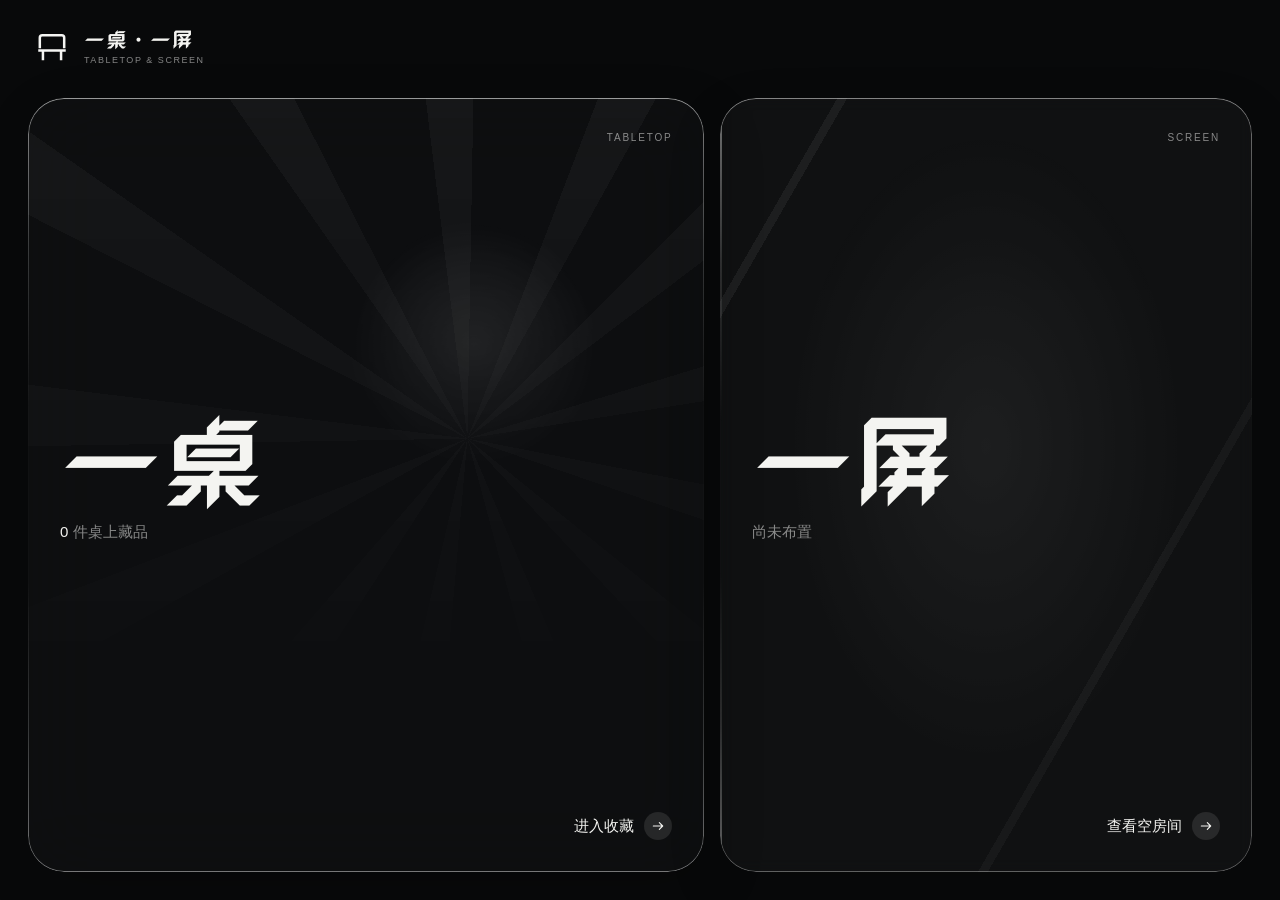
==== index.html @ ceccd821 "Apply approved tabletop and screen brand icon" ====
<!doctype html>
<html lang="zh-CN">
<head>
  <meta charset="utf-8">
  <meta name="viewport" content="width=device-width, initial-scale=1">
  <meta name="theme-color" content="#08090a">
  <title>一桌·一屏 · Tabletop & Screen</title>
  <link rel="icon" type="image/svg+xml" sizes="any" href="assets/favicon.svg">
  <link rel="stylesheet" href="css/styles.css">
</head>
<body class="home-page">
  <!--
  THESIS: A private game collection begins as two illuminated shelves, not a generic product landing page.
  OWN-WORLD: Achromatic liquid glass, complete cover imagery, quiet Chinese display lettering, and depth made by atmosphere.
  STORY: Choose the table now; the screen is visibly reserved for later.
  FIRST VIEWPORT: Project mark floats above two unequal full-height glass portals, with Tabletop as the live primary route.
  FORM: User-pinned liquid-glass collection world; seed key 4799f45e.
  FINISH: unreviewed and undocumented is unfinished; this build ends with the finish review, the verdict, and DESIGN.md
  -->
  <div class="ambient ambient--home" aria-hidden="true"></div>
  <main class="home-shell">
    <header class="home-brand">
      <a class="brand-lockup" href="index.html" aria-label="一桌·一屏首页">
        <img class="brand-mark" src="assets/brand-mark.svg" width="40" height="40" alt="" aria-hidden="true">
        <span><b>一桌·一屏</b><small>Tabletop &amp; Screen</small></span>
      </a>
    </header>
    <section class="portal-grid" aria-label="选择收藏版块">
      <a class="portal portal--table liquid-strong" href="tabletop.html">
        <span class="portal-art portal-art--table" aria-hidden="true"></span>
        <span class="portal-index">TABLETOP</span>
        <span class="portal-copy">
          <strong>一桌</strong>
          <span><b id="homeGameCount">0</b> 件桌上藏品</span>
        </span>
        <span class="portal-action">进入收藏 <svg viewBox="0 0 24 24" aria-hidden="true"><path d="M5 12h14m-5-5 5 5-5 5"/></svg></span>
      </a>
      <a class="portal portal--screen liquid" href="screen.html">
        <span class="portal-art portal-art--screen" aria-hidden="true"></span>
        <span class="portal-index">SCREEN</span>
        <span class="portal-copy">
          <strong>一屏</strong>
          <span>尚未布置</span>
        </span>
        <span class="portal-action">查看空房间 <svg viewBox="0 0 24 24" aria-hidden="true"><path d="M5 12h14m-5-5 5 5-5 5"/></svg></span>
      </a>
    </section>
  </main>
  <div class="wide-window-notice" role="status">请使用宽度至少 1024px 的桌面浏览器打开。</div>
  <script type="module">
    import { loadState } from "./js/storage.js";
    loadState().then((state) => {
      document.getElementById("homeGameCount").textContent = state.games.length;
    });
  </script>
</body>
</html>
---- css/styles.css ----
@font-face {
  font-family: "ZhuoYi";
  src: url("../assets/FZZhuoYTJW_Te.TTF") format("truetype");
  font-display: swap;
}

:root {
  color-scheme: dark;
  --ink: #f4f4f1;
  --ink-2: rgba(244, 244, 241, .74);
  --ink-3: rgba(244, 244, 241, .53);
  --ground: #08090a;
  --panel: rgba(15, 16, 18, .62);
  --glass: rgba(255, 255, 255, .035);
  --glass-heavy: rgba(17, 18, 20, .68);
  --line: rgba(255, 255, 255, .16);
  --danger: #8f3f42;
  --danger-soft: rgba(143, 63, 66, .16);
  --ease: cubic-bezier(.22, 1, .36, 1);
  --brand: "ZhuoYi", "FZShuTi", "STKaiti", serif;
  --body: "Microsoft YaHei UI", "Noto Sans CJK SC", "Microsoft YaHei", sans-serif;
  font-family: var(--body);
  font-synthesis: none;
}

* { box-sizing: border-box; }
html { min-width: 1024px; scroll-behavior: smooth; background: var(--ground); }
body {
  min-width: 1024px;
  min-height: 100vh;
  margin: 0;
  color: var(--ink);
  background: var(--ground);
  font-size: 15px;
  line-height: 1.55;
  overflow-x: hidden;
}
button, input, select, textarea { font: inherit; color: inherit; }
button, a, select, input[type="file"] { -webkit-tap-highlight-color: transparent; }
button, a, select, .file-action { cursor: pointer; }
button { border: 0; }
a { color: inherit; text-decoration: none; }
svg { width: 18px; height: 18px; fill: none; stroke: currentColor; stroke-width: 1.7; stroke-linecap: round; stroke-linejoin: round; }
img { display: block; max-width: 100%; }
h1, h2, h3, p { margin-top: 0; }
h1, h2, h3 { text-wrap: balance; }
:focus-visible { outline: 3px solid rgba(255, 255, 255, .88); outline-offset: 3px; }
::selection { color: #0b0b0c; background: rgba(255, 255, 255, .9); }
.sr-only { position: absolute; width: 1px; height: 1px; padding: 0; margin: -1px; overflow: hidden; clip: rect(0,0,0,0); white-space: nowrap; }
[hidden] { display: none !important; }

.ambient,
.ambient-cover {
  position: fixed;
  inset: 0;
  z-index: -3;
  pointer-events: none;
}
.ambient {
  overflow: hidden;
  background:
    radial-gradient(ellipse 56% 43% at 78% 10%, rgba(255,255,255,.13), transparent 70%),
    radial-gradient(ellipse 43% 36% at 5% 67%, rgba(255,255,255,.09), transparent 72%),
    radial-gradient(ellipse 40% 38% at 67% 95%, rgba(255,255,255,.055), transparent 74%),
    linear-gradient(155deg, #15171a 0%, #08090a 44%, #0c0d0f 100%);
}
.ambient::before,
.ambient::after {
  content: "";
  position: absolute;
  width: 55vw;
  aspect-ratio: 1;
  border-radius: 50%;
  filter: blur(100px);
  opacity: .16;
  animation: ambientDrift 18s var(--ease) infinite alternate;
}
.ambient::before { top: -24vw; right: -6vw; background: white; }
.ambient::after { bottom: -35vw; left: -13vw; background: #92969a; animation-delay: -9s; }
.ambient-cover {
  z-index: -2;
  background-position: center;
  background-size: cover;
  filter: grayscale(1) blur(48px) brightness(.25) contrast(1.08);
  transform: scale(1.12);
  opacity: 0;
  transition: opacity .48s var(--ease), transform .7s var(--ease);
}
.ambient-cover.is-visible { opacity: .72; transform: scale(1.07); }
.ambient--screen { background: radial-gradient(circle at 50% 45%, #24272b 0, #0d0f11 33%, #08090a 72%); }
.ambient--home { background: radial-gradient(ellipse 62% 70% at 30% 20%, #282b2f 0, #0f1113 42%, #08090a 78%); }

@keyframes ambientDrift {
  to { transform: translate3d(4vw, 3vw, 0) scale(1.08); }
}

.liquid,
.liquid-strong {
  position: relative;
  overflow: hidden;
  background: var(--glass);
  background-blend-mode: luminosity;
  backdrop-filter: blur(8px) saturate(.75);
  box-shadow: inset 0 1px 1px rgba(255,255,255,.11), 0 20px 55px rgba(0,0,0,.14);
}
.liquid-strong {
  background: var(--glass-heavy);
  backdrop-filter: blur(38px) saturate(.72);
  box-shadow: 8px 18px 54px rgba(0,0,0,.18), inset 0 1px 1px rgba(255,255,255,.16);
}
.liquid::before,
.liquid-strong::before {
  content: "";
  position: absolute;
  z-index: 1;
  inset: 0;
  padding: 1.2px;
  border-radius: inherit;
  pointer-events: none;
  background: linear-gradient(180deg, rgba(255,255,255,.43), rgba(255,255,255,.13) 21%, transparent 42%, transparent 61%, rgba(255,255,255,.12) 81%, rgba(255,255,255,.34));
  mask: linear-gradient(#000 0 0) content-box, linear-gradient(#000 0 0);
  mask-composite: exclude;
}
.liquid-strong::before { background: linear-gradient(180deg, rgba(255,255,255,.5), rgba(255,255,255,.18) 19%, transparent 40%, transparent 62%, rgba(255,255,255,.17) 82%, rgba(255,255,255,.44)); }
.liquid > *,
.liquid-strong > * { position: relative; z-index: 2; }

.brand-lockup { display: inline-flex; align-items: center; gap: 12px; min-width: 190px; }
.brand-lockup > span:last-child { display: grid; }
.brand-lockup b { font-family: var(--brand); font-size: 21px; font-weight: 500; line-height: 1.05; letter-spacing: .05em; }
.brand-lockup small { margin-top: 4px; color: var(--ink-3); font-size: 9px; letter-spacing: .17em; text-transform: uppercase; }
.brand-mark { display: block; width: 40px; height: 40px; flex: 0 0 40px; object-fit: contain; }

.app-nav {
  position: sticky;
  z-index: 80;
  top: 20px;
  width: calc(100% - 48px);
  height: 68px;
  margin: 20px 24px 0;
  padding: 0 14px 0 20px;
  border-radius: 24px;
  display: grid;
  grid-template-columns: 1fr auto 1fr;
  align-items: center;
}
.section-nav { display: flex; gap: 4px; padding: 4px; border-radius: 999px; background: rgba(255,255,255,.055); }
.section-nav a { min-width: 66px; padding: 8px 14px; border-radius: 999px; color: var(--ink-3); text-align: center; transition: background .2s, color .2s; }
.section-nav a:hover { color: var(--ink); }
.section-nav a.is-active { color: #111214; background: rgba(255,255,255,.9); }
.nav-actions { justify-self: end; display: flex; align-items: center; gap: 8px; }
.icon-text-button,
.toolbar-button,
.square-button,
.ghost-button,
.secondary-button,
.primary-button,
.danger-button,
.mode-switch button {
  min-height: 44px;
  border-radius: 999px;
  display: inline-flex;
  align-items: center;
  justify-content: center;
  gap: 8px;
  padding: 0 15px;
  color: var(--ink-2);
  background: rgba(255,255,255,.065);
  box-shadow: inset 0 1px rgba(255,255,255,.1);
  transition: transform .2s var(--ease), background .2s, color .2s, opacity .2s;
}
.icon-text-button:hover,
.toolbar-button:hover,
.square-button:hover,
.ghost-button:hover,
.secondary-button:hover { color: var(--ink); background: rgba(255,255,255,.11); transform: translateY(-1px); }
.square-button { width: 44px; padding: 0; flex: 0 0 44px; }
.primary-button { color: #111214; background: rgba(255,255,255,.91); font-weight: 600; }
.primary-button:hover { background: white; transform: translateY(-1px); }
.danger-button { color: #fff; background: var(--danger); }
.danger-button:hover { background: #a34a4e; }
.mode-switch { display: flex; padding: 4px; border-radius: 999px; background: rgba(0,0,0,.22); }
.mode-switch button { min-height: 36px; padding: 0 13px; color: var(--ink-3); background: transparent; box-shadow: none; }
.mode-switch button.is-active { color: #111214; background: rgba(255,255,255,.91); }
.edit-only[hidden] { display: none; }

.collection-shell { width: min(1800px, calc(100% - 48px)); margin: 0 auto; padding: 54px 0 100px; }
.collection-intro { display: flex; justify-content: space-between; align-items: flex-end; padding: 0 8px 24px; }
.collection-intro h1 { margin-bottom: 2px; font-family: var(--brand); font-size: clamp(54px, 5vw, 78px); font-weight: 500; line-height: .95; letter-spacing: -.02em; }
.collection-intro p { margin: 0; color: var(--ink-3); font-variant-numeric: tabular-nums; }
.view-toolbar {
  position: sticky;
  z-index: 60;
  top: 100px;
  min-height: 64px;
  padding: 10px;
  border-radius: 22px;
  display: flex;
  align-items: center;
  gap: 8px;
}
.search-field { flex: 1 1 380px; min-width: 260px; height: 44px; display: flex; align-items: center; gap: 10px; padding: 0 13px; border-radius: 14px; background: rgba(0,0,0,.22); }
.search-field svg { color: var(--ink-3); }
.search-field input { width: 100%; border: 0; outline: 0; color: var(--ink); background: transparent; }
.search-field input::placeholder { color: rgba(244,244,241,.48); }
.compact-field { height: 44px; min-width: 150px; padding: 0 8px 0 13px; display: flex; align-items: center; gap: 7px; border-radius: 14px; background: rgba(0,0,0,.2); }
.compact-field span { color: var(--ink-3); font-size: 12px; white-space: nowrap; }
.compact-field select { min-width: 100px; border: 0; outline: 0; color: var(--ink); background: #191a1c; }
.count-dot { min-width: 20px; height: 20px; padding: 0 5px; display: inline-grid; place-items: center; border-radius: 999px; color: #111; background: #f1f1ee; font-size: 11px; font-variant-numeric: tabular-nums; }
.active-filters { min-height: 18px; margin: 12px 4px 16px; display: flex; flex-wrap: wrap; gap: 8px; }
.filter-chip { min-height: 34px; padding: 0 10px; display: inline-flex; align-items: center; gap: 7px; border-radius: 999px; color: var(--ink-2); background: rgba(255,255,255,.065); }
.filter-chip button { width: 24px; height: 24px; padding: 0; color: var(--ink-3); background: transparent; }

.collection { display: grid; gap: 48px; }
.group { scroll-margin-top: 178px; }
.group-head { min-height: 48px; padding: 0 6px 12px; display: flex; align-items: center; justify-content: space-between; }
.group-title { display: flex; align-items: baseline; gap: 10px; }
.group-title h2 { margin: 0; font-family: var(--brand); font-size: 30px; font-weight: 500; letter-spacing: .025em; }
.group-title span { color: var(--ink-3); font-size: 12px; font-variant-numeric: tabular-nums; }
.group-toggle { width: 40px; height: 40px; border-radius: 50%; color: var(--ink-3); background: rgba(255,255,255,.045); transition: transform .25s var(--ease), color .2s, background .2s; }
.group-toggle:hover { color: var(--ink); background: rgba(255,255,255,.09); }
.group.is-collapsed .group-toggle { transform: rotate(-90deg); }
.game-grid { display: grid; grid-template-columns: repeat(auto-fill, minmax(230px, 1fr)); gap: 18px; align-items: stretch; }
.group.is-collapsed .game-grid { display: none; }

.game-card {
  position: relative;
  min-width: 0;
  border-radius: 24px;
  overflow: hidden;
  color: var(--ink);
  background: rgba(15,16,18,.44);
  box-shadow: 0 16px 45px rgba(0,0,0,.22), inset 0 1px rgba(255,255,255,.13);
  isolation: isolate;
  transition: transform .24s var(--ease), box-shadow .24s, opacity .2s;
}
.game-card::before {
  content: "";
  position: absolute;
  z-index: 4;
  inset: 0;
  padding: 1px;
  border-radius: inherit;
  pointer-events: none;
  background: linear-gradient(180deg, rgba(255,255,255,.4), rgba(255,255,255,.1) 22%, transparent 48%, rgba(255,255,255,.14));
  mask: linear-gradient(#000 0 0) content-box, linear-gradient(#000 0 0);
  mask-composite: exclude;
}
.game-card:hover { transform: translateY(-5px); box-shadow: 0 26px 58px rgba(0,0,0,.32), inset 0 1px rgba(255,255,255,.19); }
.game-card__button { display: grid; grid-template-rows: auto 1fr; width: 100%; height: 100%; padding: 0; color: inherit; text-align: left; background: transparent; }
.cover-frame { position: relative; aspect-ratio: 4 / 4.6; overflow: hidden; background: #151618; }
.cover-frame__blur { position: absolute; inset: -18px; background-position: center; background-size: cover; filter: blur(24px) brightness(.48) saturate(.88); transform: scale(1.12); opacity: .84; }
.cover-frame__image { position: absolute; inset: 0; width: 100%; height: 100%; padding: 13px; object-fit: contain; filter: drop-shadow(0 14px 22px rgba(0,0,0,.4)); }
.cover-placeholder { position: absolute; inset: 0; display: grid; place-items: center; color: var(--ink-3); background: radial-gradient(circle at 50% 40%, #2b2d30, #131416 64%); }
.cover-placeholder svg { width: 44px; height: 44px; stroke-width: 1; }
.game-card__body { position: relative; z-index: 3; height: 230px; margin-top: -12px; padding: 18px 16px; border-radius: 18px 18px 0 0; display: grid; grid-template-rows: 52px 40px 24px 54px; gap: 8px; text-align: left; background: rgba(17,18,20,.84); backdrop-filter: blur(20px); box-shadow: inset 0 1px rgba(255,255,255,.16); }
.game-card__title { margin: 0; align-self: center; display: -webkit-box; overflow: hidden; font-family: var(--brand); font-size: 22px; font-weight: 500; line-height: 1.16; overflow-wrap: anywhere; -webkit-box-orient: vertical; -webkit-line-clamp: 2; }
.game-card__title.is-long { font-size: 18px; line-height: 1.2; }
.game-card__title.is-very-long { font-size: 13px; line-height: 1.2; -webkit-line-clamp: 3; }
.rating-pair { display: grid; grid-template-columns: repeat(2, minmax(0, 1fr)); align-items: center; gap: 12px; }
.rating-pair--empty { visibility: hidden; }
.rating-readout { display: flex; align-items: center; justify-content: flex-start; gap: 7px; min-width: 0; color: var(--ink); font-variant-numeric: tabular-nums; }
.rating-gauge { position: relative; display: grid; place-items: center; width: 36px; height: 36px; flex: 0 0 36px; }
.rating-gauge .rating-dial { position: absolute; inset: 0; width: 100%; height: 100%; fill: none; stroke-width: 4; stroke-linecap: round; }
.rating-track { stroke: rgba(255,255,255,.16); }
.rating-fill { stroke: var(--ink); }
.rating-icon { display: grid; place-items: center; width: 20px; height: 20px; color: var(--ink); }
.rating-icon svg { display: block; width: 20px; height: 20px; stroke-width: 2.4; stroke-linecap: round; stroke-linejoin: round; }
.rating-number { min-width: 4.2ch; font-size: 20px; font-weight: 700; line-height: 1; text-align: left; letter-spacing: -.025em; }
.rating-readout.is-empty .rating-number, .rating-readout.is-empty .rating-icon { color: var(--ink-3); }
.card-status { display: grid; grid-template-columns: repeat(2, minmax(0, 1fr)); align-items: center; gap: 12px; }
.card-status span { height: 24px; display: inline-flex; align-items: center; justify-content: flex-start; gap: 6px; color: var(--ink-2); font-size: 11px; font-weight: 600; line-height: 1; white-space: nowrap; }
.card-status svg { width: 14px; height: 14px; stroke-width: 2.2; flex: 0 0 14px; }
.game-tags { min-height: 25px; margin-top: 13px; display: flex; flex-wrap: wrap; align-items: flex-start; gap: 5px; }
.game-tags--card { height: 54px; margin-top: 0; display: grid; grid-template-rows: 24px 24px; gap: 6px; }
.card-school, .card-mechanisms { min-width: 0; display: flex; align-items: center; gap: 4px; }
.card-mechanisms .game-tag { min-width: 0; overflow: hidden; white-space: nowrap; text-overflow: ellipsis; display: block; line-height: 24px; text-align: center; padding: 0 6px; }
.game-tag { min-height: 24px; padding: 0 8px; border-radius: 999px; display: inline-flex; align-items: center; justify-content: center; color: var(--ink-2); background: rgba(255,255,255,.075); font-size: 10px; font-weight: 600; line-height: 1; }
.game-tag--school { color: #111214; background: rgba(255,255,255,.82); }

.game-stage {
  grid-column: 1 / -1;
  position: relative;
  scroll-margin-top: 176px;
  border-radius: 34px;
  padding: 18px;
  background: rgba(13,14,16,.7);
  backdrop-filter: blur(38px) saturate(.72);
  box-shadow: 0 34px 90px rgba(0,0,0,.38), inset 0 1px rgba(255,255,255,.18);
  overflow: hidden;
  animation: stageEnter .48s var(--ease) both;
}
.game-stage::before { content: ""; position: absolute; inset: 0; padding: 1.3px; border-radius: inherit; pointer-events: none; background: linear-gradient(150deg, rgba(255,255,255,.52), rgba(255,255,255,.1) 28%, transparent 53%, rgba(255,255,255,.22)); mask: linear-gradient(#000 0 0) content-box, linear-gradient(#000 0 0); mask-composite: exclude; }
.stage-grid { position: relative; z-index: 2; display: grid; grid-template-columns: minmax(320px, 38%) 1fr; gap: 24px; }
.stage-cover { min-height: 560px; border-radius: 24px; overflow: hidden; }
.stage-cover .cover-frame { height: 100%; aspect-ratio: auto; border-radius: inherit; }
.stage-cover .cover-frame__image { padding: 24px; }
.stage-content { min-width: 0; padding: 16px 16px 6px 0; display: flex; flex-direction: column; }
.stage-head { display: flex; justify-content: space-between; gap: 20px; align-items: flex-start; }
.stage-title h2 { margin-bottom: 4px; font-family: var(--brand); font-size: clamp(38px, 4vw, 64px); font-weight: 500; line-height: 1; letter-spacing: -.025em; }
.stage-title p { margin: 0; color: var(--ink-3); }
.stage-actions { display: flex; gap: 8px; }
.stage-rating { margin: 26px 0; display: flex; gap: 20px; }
.stage-rating .rating-readout { gap: 10px; }
.stage-rating .rating-gauge { width: 46px; height: 46px; flex-basis: 46px; }
.stage-rating .rating-number { font-size: 26px; }
.fact-grid { display: grid; grid-template-columns: repeat(4, minmax(0, 1fr)); gap: 8px; }
.fact { min-height: 78px; padding: 13px; border-radius: 16px; background: rgba(255,255,255,.045); box-shadow: inset 0 1px rgba(255,255,255,.08); }
.fact span { display: block; margin-bottom: 5px; color: var(--ink-3); font-size: 11px; }
.fact strong { font-weight: 500; font-variant-numeric: tabular-nums; overflow-wrap: anywhere; }
.stage-section { margin-top: 24px; }
.stage-section h3 { margin-bottom: 9px; color: var(--ink-2); font-size: 12px; font-weight: 500; letter-spacing: .08em; }
.stage-notes { max-width: 74ch; margin: 0; color: var(--ink-2); white-space: pre-wrap; }
.expansion-section { position: relative; z-index: 2; margin-top: 18px; padding: 18px; border-radius: 22px; background: rgba(255,255,255,.035); }
.expansion-head { display: flex; align-items: center; justify-content: space-between; margin-bottom: 12px; }
.expansion-head h3 { margin: 0; font-family: var(--brand); font-size: 24px; font-weight: 500; }
.expansion-grid { display: grid; grid-template-columns: repeat(auto-fill, minmax(150px, 1fr)); gap: 10px; }
.expansion-card { min-width: 0; padding: 8px; border-radius: 16px; color: var(--ink); text-align: left; background: rgba(0,0,0,.18); transition: background .2s, transform .2s var(--ease); }
.expansion-card:hover { background: rgba(255,255,255,.07); transform: translateY(-2px); }
.expansion-card img { width: 100%; aspect-ratio: 1.25; object-fit: contain; border-radius: 10px; background: rgba(0,0,0,.2); }
.expansion-card strong { display: block; margin-top: 7px; font-family: var(--brand); font-size: 17px; font-weight: 500; }
.expansion-detail { grid-column: 1 / -1; padding: 16px; border-radius: 18px; display: grid; grid-template-columns: 180px 1fr; gap: 18px; background: rgba(0,0,0,.22); animation: reveal .3s var(--ease) both; }
.expansion-detail img { width: 100%; height: 170px; object-fit: contain; }

.empty-collection { min-height: 430px; padding: 48px; border-radius: 34px; display: grid; place-items: center; text-align: center; background: rgba(255,255,255,.025); box-shadow: inset 0 1px rgba(255,255,255,.12); }
.empty-object { position: relative; width: 180px; height: 150px; margin: 0 auto 30px; }
.empty-object span { position: absolute; width: 92px; height: 125px; border-radius: 12px; background: linear-gradient(145deg, rgba(255,255,255,.15), rgba(255,255,255,.025)); box-shadow: inset 0 1px rgba(255,255,255,.2), 0 18px 34px rgba(0,0,0,.25); }
.empty-object span:nth-child(1) { left: 16px; top: 18px; transform: rotate(-8deg); }
.empty-object span:nth-child(2) { right: 18px; top: 8px; transform: rotate(9deg); }
.empty-object span:nth-child(3) { left: 48px; top: 0; }
.empty-collection h2 { margin-bottom: 8px; font-family: var(--brand); font-size: 36px; font-weight: 500; }
.empty-collection p { max-width: 42ch; margin-bottom: 20px; color: var(--ink-3); }

.drawer {
  position: fixed;
  z-index: 150;
  top: 16px;
  right: 16px;
  bottom: 16px;
  width: min(470px, calc(100% - 32px));
  padding: 24px;
  border-radius: 30px;
  overflow-y: auto;
  transform: translateX(calc(100% + 34px));
  transition: transform .42s var(--ease);
}
.drawer--wide { width: min(620px, calc(100% - 32px)); }
.drawer.is-open { transform: translateX(0); }
.drawer-scrim { position: fixed; z-index: 140; inset: 0; background: rgba(0,0,0,.54); backdrop-filter: blur(6px); }
.drawer-head { display: flex; align-items: flex-start; justify-content: space-between; gap: 20px; margin-bottom: 28px; }
.drawer-head h2 { margin-bottom: 3px; font-family: var(--brand); font-size: 34px; font-weight: 500; }
.drawer-head p, .drawer-note { color: var(--ink-3); font-size: 13px; }
.drawer-actions { position: sticky; bottom: -24px; margin: 28px -24px -24px; padding: 16px 24px 24px; display: flex; justify-content: flex-end; gap: 8px; background: linear-gradient(transparent, #111214 28%); }
.filter-rows { display: grid; gap: 12px; }
.filter-row { padding: 14px; border-radius: 18px; display: grid; grid-template-columns: 1fr 1fr auto; gap: 9px; background: rgba(255,255,255,.045); }
.filter-row label { display: grid; gap: 5px; }
.filter-row label span, .inline-form label span, .app-dialog label span, .editor-field > span { color: var(--ink-3); font-size: 11px; }
.filter-row .filter-value { grid-column: 1 / 3; }
input, select, textarea {
  width: 100%;
  min-height: 44px;
  padding: 9px 11px;
  border: 0;
  border-radius: 12px;
  outline: 0;
  color: var(--ink);
  background: rgba(0,0,0,.24);
  box-shadow: inset 0 0 0 1px rgba(255,255,255,.1);
}
input:focus, select:focus, textarea:focus { box-shadow: inset 0 0 0 1px rgba(255,255,255,.48), 0 0 0 3px rgba(255,255,255,.09); }
textarea { min-height: 110px; resize: vertical; }
.category-tabs { margin-bottom: 16px; display: flex; flex-wrap: wrap; gap: 6px; }
.category-tabs button { min-height: 38px; padding: 0 12px; border-radius: 999px; color: var(--ink-3); background: rgba(255,255,255,.045); }
.category-tabs button[aria-selected="true"] { color: #111; background: rgba(255,255,255,.9); }
.category-list { display: grid; gap: 7px; }
.category-item { min-height: 54px; padding: 7px 8px 7px 13px; border-radius: 14px; display: flex; align-items: center; gap: 9px; background: rgba(255,255,255,.04); }
.category-item[draggable="true"] { cursor: grab; }
.category-item[draggable="true"]:active { cursor: grabbing; }
.category-item__name { flex: 1; }
.category-item__count { color: var(--ink-3); font-size: 11px; }
.category-item button { width: 36px; height: 36px; border-radius: 50%; color: var(--ink-3); background: transparent; }
.category-item button:hover { color: var(--ink); background: rgba(255,255,255,.08); }
.inline-form { margin-top: 18px; display: grid; grid-template-columns: 1fr auto; align-items: end; gap: 8px; }
.inline-form label { display: grid; gap: 5px; }
.backup-actions { display: grid; gap: 10px; }
.file-action { min-height: 48px; }
.file-action input { display: none; }

.app-dialog {
  width: min(440px, calc(100% - 40px));
  padding: 24px;
  border: 0;
  border-radius: 28px;
  color: var(--ink);
}
.app-dialog::backdrop { background: rgba(0,0,0,.64); backdrop-filter: blur(8px); }
.app-dialog form { display: grid; gap: 15px; }
.app-dialog label { display: grid; gap: 5px; }
.dialog-head { display: flex; justify-content: space-between; align-items: flex-start; gap: 16px; }
.dialog-head h2 { margin: 0; font-family: var(--brand); font-size: 31px; font-weight: 500; }
.dialog-actions { display: flex; justify-content: flex-end; gap: 8px; }
.form-error { min-height: 20px; margin: 0; color: #e4a7aa; font-size: 13px; }
.toast-region { position: fixed; z-index: 300; right: 24px; bottom: 24px; display: grid; gap: 8px; }
.toast { min-width: 260px; max-width: 420px; padding: 13px 14px; border-radius: 16px; display: flex; align-items: center; justify-content: space-between; gap: 16px; color: var(--ink); background: rgba(23,24,26,.91); backdrop-filter: blur(22px); box-shadow: 0 14px 45px rgba(0,0,0,.36), inset 0 1px rgba(255,255,255,.17); animation: toastIn .3s var(--ease) both; }
.toast button { color: var(--ink); background: transparent; text-decoration: underline; }

.editor-form { display: grid; gap: 18px; }
.editor-grid { display: grid; grid-template-columns: repeat(3, minmax(0, 1fr)); gap: 12px; }
.editor-field { display: grid; gap: 6px; }
.editor-field--wide { grid-column: span 2; }
.editor-field--full { grid-column: 1 / -1; }
.editor-field small { color: var(--ink-3); }
.editor-errors { padding: 12px; border-radius: 14px; color: #e4a7aa; background: var(--danger-soft); }
.option-grid { display: flex; flex-wrap: wrap; gap: 6px; }
.option-chip { min-height: 36px; padding: 0 10px; border-radius: 999px; color: var(--ink-3); background: rgba(255,255,255,.05); }
.option-chip[aria-pressed="true"] { color: #111; background: rgba(255,255,255,.88); }
.image-drop { min-height: 210px; border-radius: 18px; display: grid; place-items: center; text-align: center; background: rgba(0,0,0,.2); box-shadow: inset 0 0 0 1px rgba(255,255,255,.12); }
.image-drop.is-dragging { background: rgba(255,255,255,.1); box-shadow: inset 0 0 0 2px rgba(255,255,255,.6); }
.image-drop img { max-width: 100%; max-height: 260px; object-fit: contain; }
.image-drop input { display: none; }
.stage-savebar { margin-top: auto; padding-top: 24px; display: flex; align-items: center; justify-content: space-between; gap: 12px; }
.save-status { color: var(--ink-3); font-size: 12px; }
.save-actions { display: flex; gap: 8px; }

.home-shell { min-height: 100vh; padding: 28px; display: grid; grid-template-rows: auto 1fr; }
.home-brand { padding: 0 4px 24px; }
.portal-grid { min-height: 0; display: grid; grid-template-columns: 1.12fr .88fr; gap: 16px; }
.portal { min-height: 660px; padding: 32px; border-radius: 36px; display: flex; flex-direction: column; justify-content: space-between; transition: transform .28s var(--ease), box-shadow .28s; }
.portal:hover { transform: translateY(-4px); box-shadow: 0 38px 90px rgba(0,0,0,.28), inset 0 1px rgba(255,255,255,.2); }
.portal-art { position: absolute; inset: 0; z-index: 0 !important; opacity: .7; }
.portal-art--table { background: radial-gradient(circle at 66% 32%, rgba(255,255,255,.2), transparent 18%), repeating-conic-gradient(from 45deg at 65% 44%, rgba(255,255,255,.06) 0 8deg, transparent 8deg 28deg); mask-image: linear-gradient(to bottom, #000, transparent 78%); }
.portal-art--screen { background: linear-gradient(120deg, transparent 12%, rgba(255,255,255,.08) 12% 13%, transparent 13% 72%, rgba(255,255,255,.05) 72% 73%, transparent 73%), radial-gradient(ellipse at 50% 45%, rgba(255,255,255,.08), transparent 55%); }
.portal-index { align-self: flex-end; color: var(--ink-3); font-size: 10px; letter-spacing: .18em; }
.portal-copy strong { display: block; font-family: var(--brand); font-size: clamp(72px, 8vw, 124px); font-weight: 500; line-height: .88; }
.portal-copy span { display: block; margin-top: 16px; color: var(--ink-3); }
.portal-copy b { color: var(--ink); font-weight: 500; font-variant-numeric: tabular-nums; }
.portal-action { align-self: flex-end; display: flex; align-items: center; gap: 10px; }
.portal-action svg { width: 28px; height: 28px; padding: 6px; border-radius: 50%; background: rgba(255,255,255,.1); }

.screen-empty { min-height: calc(100vh - 108px); padding: 26px 24px 24px; display: grid; place-items: stretch; }
.dormant-screen { border-radius: 36px; padding: 42px; display: grid; place-items: center; text-align: center; }
.dormant-screen h1 { margin-bottom: 8px; font-family: var(--brand); font-size: 116px; font-weight: 500; line-height: .8; }
.dormant-screen p { color: var(--ink-3); letter-spacing: .22em; }
.screen-grain { position: absolute; inset: 0; opacity: .2; background: repeating-linear-gradient(0deg, transparent 0 3px, rgba(255,255,255,.03) 3px 4px); }
.text-link { position: absolute !important; right: 36px; bottom: 32px; display: inline-flex; align-items: center; gap: 8px; color: var(--ink-2); }
.wide-window-notice { display: none; }

@keyframes stageEnter {
  from { opacity: 0; transform: translateY(18px) scale(.985); clip-path: inset(18% 8% round 28px); filter: blur(8px); }
  to { opacity: 1; transform: none; clip-path: inset(0 round 28px); filter: none; }
}
@keyframes reveal { from { opacity: 0; transform: translateY(8px); } }
@keyframes toastIn { from { opacity: 0; transform: translateY(10px); } }

@media (max-width: 1180px) {
  .app-nav { grid-template-columns: auto 1fr auto; }
  .section-nav { justify-self: center; }
  .icon-text-button span { display: none; }
  .view-toolbar { flex-wrap: wrap; }
  .search-field { flex-basis: 100%; }
  .fact-grid { grid-template-columns: repeat(2, 1fr); }
  .stage-grid { grid-template-columns: minmax(300px, 36%) 1fr; }
}

@media (max-width: 1023px) {
  body > :not(.wide-window-notice) { display: none !important; }
  .wide-window-notice { position: fixed; inset: 0; display: grid; place-items: center; padding: 30px; color: var(--ink); background: var(--ground); text-align: center; }
}

@media (prefers-reduced-motion: reduce) {
  *, *::before, *::after { scroll-behavior: auto !important; animation: none !important; transition-duration: .01ms !important; }
  .ambient::before, .ambient::after { display: none; }
}
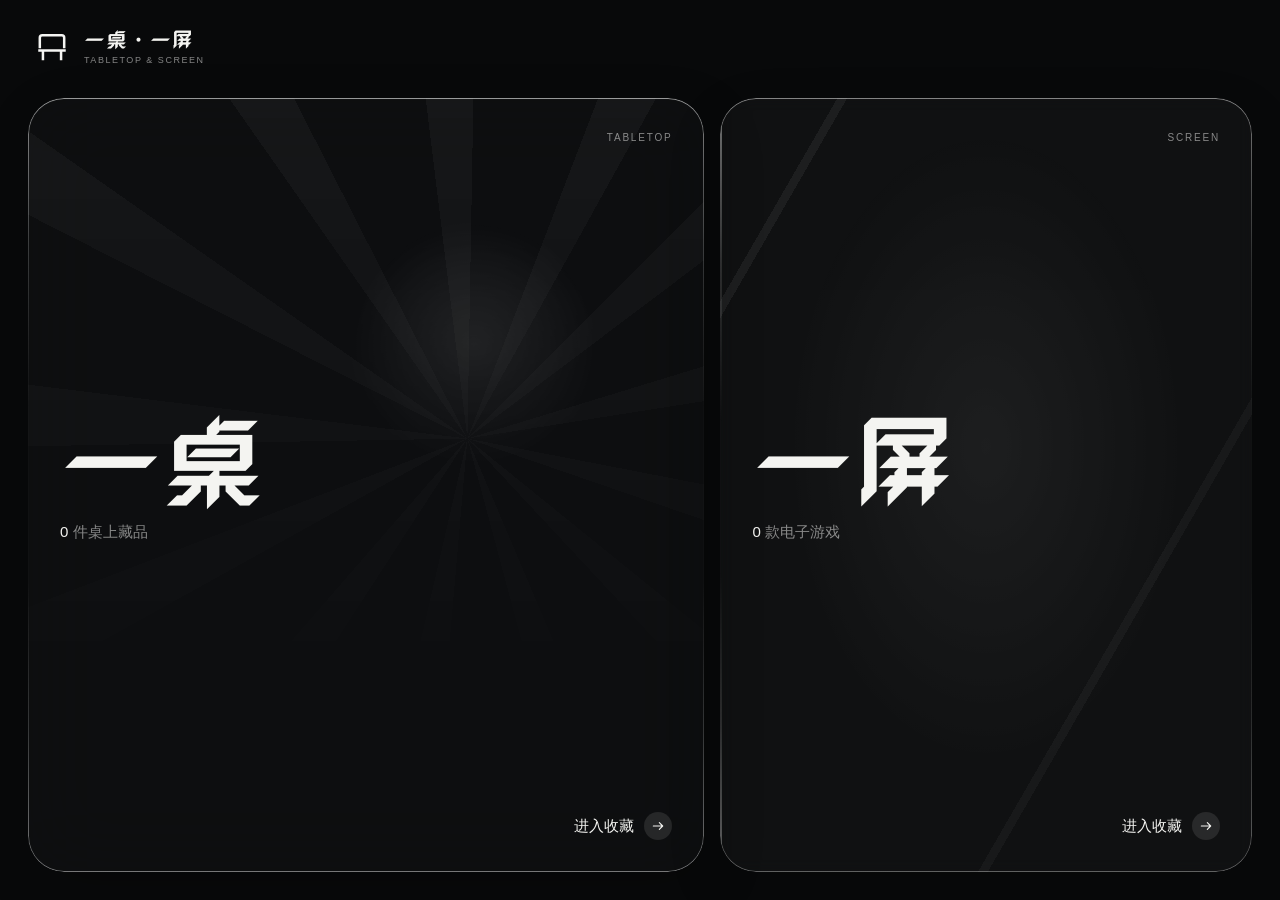
==== commit e61a9e26: "Build screen game collection with grades and shared backups" ====
--- a/index.html
+++ b/index.html
@@ -40,9 +40,9 @@
         <span class="portal-index">SCREEN</span>
         <span class="portal-copy">
           <strong>一屏</strong>
-          <span>尚未布置</span>
+          <span><b id="homeScreenCount">0</b> 款电子游戏</span>
         </span>
-        <span class="portal-action">查看空房间 <svg viewBox="0 0 24 24" aria-hidden="true"><path d="M5 12h14m-5-5 5 5-5 5"/></svg></span>
+        <span class="portal-action">进入收藏 <svg viewBox="0 0 24 24" aria-hidden="true"><path d="M5 12h14m-5-5 5 5-5 5"/></svg></span>
       </a>
     </section>
   </main>
@@ -51,6 +51,7 @@
     import { loadState } from "./js/storage.js";
     loadState().then((state) => {
       document.getElementById("homeGameCount").textContent = state.games.length;
+      document.getElementById("homeScreenCount").textContent = state.screen.games.length;
     });
   </script>
 </body>
--- a/css/styles.css
+++ b/css/styles.css
@@ -130,6 +130,33 @@
 .brand-lockup b { font-family: var(--brand); font-size: 21px; font-weight: 500; line-height: 1.05; letter-spacing: .05em; }
 .brand-lockup small { margin-top: 4px; color: var(--ink-3); font-size: 9px; letter-spacing: .17em; text-transform: uppercase; }
 .brand-mark { display: block; width: 40px; height: 40px; flex: 0 0 40px; object-fit: contain; }
+
+/* Screen collection: the letter grade leads; every information row shares the left edge. */
+.screen-card .game-card__body { height: 216px; grid-template-rows: 52px 48px 24px 24px; gap: 10px; }
+.screen-card__summary { display: flex; align-items: center; gap: 16px; }
+.grade-badge { display: inline-flex; align-items: center; justify-content: center; flex: 0 0 44px; width: 44px; height: 44px; border-radius: 12px; font-size: 25px; font-weight: 700; line-height: 1; letter-spacing: -.04em; color: #171717; background: #eee; box-shadow: inset 0 1px rgba(255,255,255,.3); }
+.grade-1 { background: #d8d8d8; }
+.grade-2 { background: #bdbdbd; }
+.grade-3 { background: #aaa; }
+.grade-4 { background: #929292; color: #080808; }
+.grade-empty { color: var(--ink-3); background: rgba(255,255,255,.07); }
+.progress-label { display: inline-flex; align-items: center; gap: 7px; color: var(--ink-2); font-size: 12px; font-weight: 600; }
+.progress-dot { width: 6px; height: 6px; border-radius: 50%; background: #aaa; }
+.progress-0 { background: #f4f4f4; }.progress-3 { background: #626262; }
+.screen-card__types, .screen-card__themes { display: flex; align-items: center; gap: 5px; min-width: 0; }
+.screen-card__types .game-tag, .screen-card__themes .game-tag { min-width: 0; display: block; overflow: hidden; text-overflow: ellipsis; white-space: nowrap; line-height: 24px; }
+.screen-card__themes .game-tag { max-width: 100%; }
+.screen-card__themes .theme-overflow { flex-shrink: 0; }
+.screen-stage { animation: screenStageEnter .36s var(--ease) both; }
+@keyframes screenStageEnter { from { opacity: 0; clip-path: inset(0 0 20% 0 round 34px); } to { opacity: 1; clip-path: inset(0 round 34px); } }
+.screen-stage__rating { display: flex; align-items: center; gap: 18px; margin: 28px 0; }
+.grade-badge--large { width: 72px; height: 72px; flex-basis: 72px; border-radius: 18px; font-size: 42px; }
+.screen-stage__label { color: var(--ink-3); font-size: 12px; }.screen-stage__rating p { margin: 5px 0 0; font-size: 20px; }
+.screen-stage .stage-title { min-width: 0; }.screen-stage .stage-title h2 { overflow-wrap: anywhere; }
+.screen-stage .stage-title p { overflow-wrap: anywhere; }.screen-stage .stage-actions { flex-shrink: 0; }
+.screen-stage .stage-content { min-width: 0; }.screen-stage .editor-field small { color: var(--ink-3); font-size: 11px; }
+.theme-suggestions:has(.option-grid:empty) { display: none; }
+.screen-collection-page .drawer:not(.is-open) { visibility: hidden; }
 
 .app-nav {
   position: sticky;
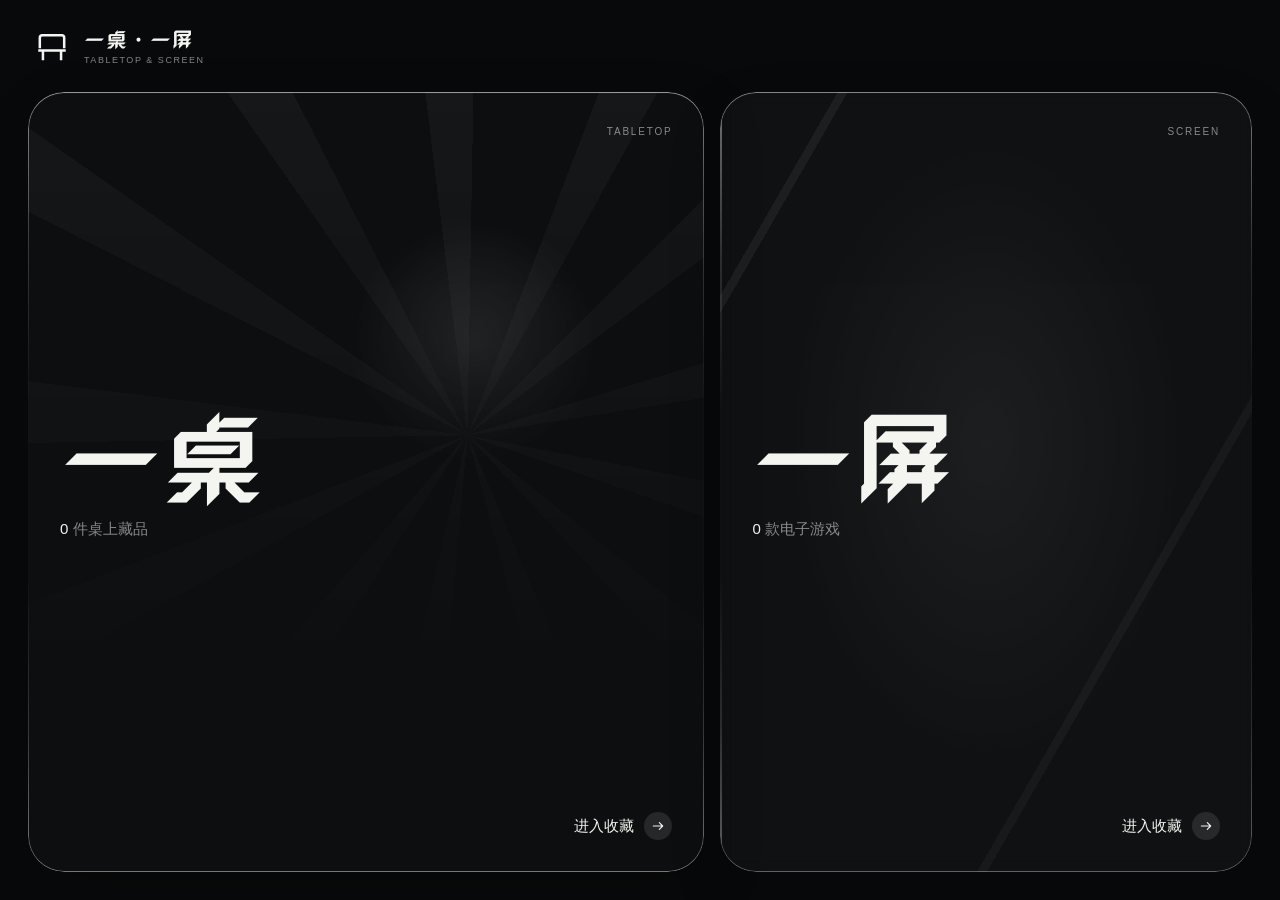
==== commit cdc484c7: "Make Tabletop and Screen installable with offline app shell" ====
--- a/index.html
+++ b/index.html
@@ -7,6 +7,8 @@
   <title>一桌·一屏 · Tabletop & Screen</title>
   <link rel="icon" type="image/svg+xml" sizes="any" href="assets/favicon.svg">
   <link rel="stylesheet" href="css/styles.css">
+  <link rel="manifest" href="manifest.webmanifest">
+  <script type="module" src="js/pwa.js"></script>
 </head>
 <body class="home-page">
   <!--
--- a/css/styles.css
+++ b/css/styles.css
@@ -132,8 +132,13 @@
 .brand-mark { display: block; width: 40px; height: 40px; flex: 0 0 40px; object-fit: contain; }
 
 /* Screen collection: the letter grade leads; every information row shares the left edge. */
-.screen-card .game-card__body { height: 216px; grid-template-rows: 52px 48px 24px 24px; gap: 10px; }
-.screen-card__summary { display: flex; align-items: center; gap: 16px; }
+.screen-card .cover-frame { aspect-ratio: 460 / 215; }
+.screen-card .cover-frame__image { padding: 0; filter: none; }
+.screen-card .game-card__body { height: 135px; grid-template-rows: 40px 23px 22px; gap: 10px; }
+.screen-card__summary { display: flex; align-items: center; gap: 10px; }
+.screen-card .grade-badge { flex: 0 0 auto; min-width: 25px; width: auto; height: 23px; padding: 0 5px; border-radius: 6px; font-size: 13px; }
+.screen-card .progress-label { font-size: 11px; gap: 6px; }
+.screen-card .progress-dot { width: 4px; height: 4px; }
 .grade-badge { display: inline-flex; align-items: center; justify-content: center; flex: 0 0 44px; width: 44px; height: 44px; border-radius: 12px; font-size: 25px; font-weight: 700; line-height: 1; letter-spacing: -.04em; color: #171717; background: #eee; box-shadow: inset 0 1px rgba(255,255,255,.3); }
 .grade-1 { background: #d8d8d8; }
 .grade-2 { background: #bdbdbd; }
@@ -143,10 +148,7 @@
 .progress-label { display: inline-flex; align-items: center; gap: 7px; color: var(--ink-2); font-size: 12px; font-weight: 600; }
 .progress-dot { width: 6px; height: 6px; border-radius: 50%; background: #aaa; }
 .progress-0 { background: #f4f4f4; }.progress-3 { background: #626262; }
-.screen-card__types, .screen-card__themes { display: flex; align-items: center; gap: 5px; min-width: 0; }
-.screen-card__types .game-tag, .screen-card__themes .game-tag { min-width: 0; display: block; overflow: hidden; text-overflow: ellipsis; white-space: nowrap; line-height: 24px; }
-.screen-card__themes .game-tag { max-width: 100%; }
-.screen-card__themes .theme-overflow { flex-shrink: 0; }
+.screen-card__tags .theme-overflow { flex-shrink: 0; }
 .screen-stage { animation: screenStageEnter .36s var(--ease) both; }
 @keyframes screenStageEnter { from { opacity: 0; clip-path: inset(0 0 20% 0 round 34px); } to { opacity: 1; clip-path: inset(0 round 34px); } }
 .screen-stage__rating { display: flex; align-items: center; gap: 18px; margin: 28px 0; }
@@ -247,7 +249,11 @@
 .group-toggle { width: 40px; height: 40px; border-radius: 50%; color: var(--ink-3); background: rgba(255,255,255,.045); transition: transform .25s var(--ease), color .2s, background .2s; }
 .group-toggle:hover { color: var(--ink); background: rgba(255,255,255,.09); }
 .group.is-collapsed .group-toggle { transform: rotate(-90deg); }
-.game-grid { display: grid; grid-template-columns: repeat(auto-fill, minmax(230px, 1fr)); gap: 18px; align-items: stretch; }
+.card-size-field { min-width: 94px; }
+.card-size-field select { min-width: 42px; }
+.collection { --card-scale: 1; }
+.game-grid { display: grid; grid-template-columns: repeat(auto-fill, minmax(calc(320px * var(--card-scale)), 1fr)); gap: 18px; align-items: stretch; }
+.game-grid > .game-card { width: 320px; zoom: var(--card-scale); }
 .group.is-collapsed .game-grid { display: none; }
 
 .game-card {
@@ -280,28 +286,25 @@
 .cover-frame__image { position: absolute; inset: 0; width: 100%; height: 100%; padding: 13px; object-fit: contain; filter: drop-shadow(0 14px 22px rgba(0,0,0,.4)); }
 .cover-placeholder { position: absolute; inset: 0; display: grid; place-items: center; color: var(--ink-3); background: radial-gradient(circle at 50% 40%, #2b2d30, #131416 64%); }
 .cover-placeholder svg { width: 44px; height: 44px; stroke-width: 1; }
-.game-card__body { position: relative; z-index: 3; height: 230px; margin-top: -12px; padding: 18px 16px; border-radius: 18px 18px 0 0; display: grid; grid-template-rows: 52px 40px 24px 54px; gap: 8px; text-align: left; background: rgba(17,18,20,.84); backdrop-filter: blur(20px); box-shadow: inset 0 1px rgba(255,255,255,.16); }
+.game-card__body { position: relative; z-index: 3; height: 160px; padding: 14px 16px 16px; display: grid; grid-template-rows: 40px 20px 18px 22px; gap: 10px; text-align: left; background: rgba(17,18,20,.84); backdrop-filter: blur(20px); box-shadow: inset 0 1px rgba(255,255,255,.08); }
 .game-card__title { margin: 0; align-self: center; display: -webkit-box; overflow: hidden; font-family: var(--brand); font-size: 22px; font-weight: 500; line-height: 1.16; overflow-wrap: anywhere; -webkit-box-orient: vertical; -webkit-line-clamp: 2; }
 .game-card__title.is-long { font-size: 18px; line-height: 1.2; }
 .game-card__title.is-very-long { font-size: 13px; line-height: 1.2; -webkit-line-clamp: 3; }
-.rating-pair { display: grid; grid-template-columns: repeat(2, minmax(0, 1fr)); align-items: center; gap: 12px; }
+.rating-pair { display: flex; align-items: center; gap: 16px; }
 .rating-pair--empty { visibility: hidden; }
 .rating-readout { display: flex; align-items: center; justify-content: flex-start; gap: 7px; min-width: 0; color: var(--ink); font-variant-numeric: tabular-nums; }
-.rating-gauge { position: relative; display: grid; place-items: center; width: 36px; height: 36px; flex: 0 0 36px; }
-.rating-gauge .rating-dial { position: absolute; inset: 0; width: 100%; height: 100%; fill: none; stroke-width: 4; stroke-linecap: round; }
-.rating-track { stroke: rgba(255,255,255,.16); }
-.rating-fill { stroke: var(--ink); }
-.rating-icon { display: grid; place-items: center; width: 20px; height: 20px; color: var(--ink); }
-.rating-icon svg { display: block; width: 20px; height: 20px; stroke-width: 2.4; stroke-linecap: round; stroke-linejoin: round; }
-.rating-number { min-width: 4.2ch; font-size: 20px; font-weight: 700; line-height: 1; text-align: left; letter-spacing: -.025em; }
+.rating-bar { width: 61px; min-width: 24px; height: 4px; overflow: hidden; border-radius: 3px; background: rgba(255,255,255,.12); }
+.rating-bar > span { display: block; height: 100%; border-radius: inherit; background: #dededb; }
+.rating-icon { display: grid; place-items: center; width: 14px; height: 14px; flex: 0 0 14px; color: var(--ink); }
+.rating-icon svg { display: block; width: 14px; height: 14px; stroke-width: 2; stroke-linecap: round; stroke-linejoin: round; }
+.rating-number { min-width: 4.2ch; font-size: 12px; font-weight: 600; line-height: 1; text-align: left; font-variant-numeric: tabular-nums; }
 .rating-readout.is-empty .rating-number, .rating-readout.is-empty .rating-icon { color: var(--ink-3); }
-.card-status { display: grid; grid-template-columns: repeat(2, minmax(0, 1fr)); align-items: center; gap: 12px; }
-.card-status span { height: 24px; display: inline-flex; align-items: center; justify-content: flex-start; gap: 6px; color: var(--ink-2); font-size: 11px; font-weight: 600; line-height: 1; white-space: nowrap; }
+.card-status { display: flex; align-items: center; gap: 14px; }
+.card-status span { height: 18px; display: inline-flex; align-items: center; justify-content: flex-start; gap: 5px; color: var(--ink-2); font-size: 11px; font-weight: 600; line-height: 1; white-space: nowrap; }
 .card-status svg { width: 14px; height: 14px; stroke-width: 2.2; flex: 0 0 14px; }
 .game-tags { min-height: 25px; margin-top: 13px; display: flex; flex-wrap: wrap; align-items: flex-start; gap: 5px; }
-.game-tags--card { height: 54px; margin-top: 0; display: grid; grid-template-rows: 24px 24px; gap: 6px; }
-.card-school, .card-mechanisms { min-width: 0; display: flex; align-items: center; gap: 4px; }
-.card-mechanisms .game-tag { min-width: 0; overflow: hidden; white-space: nowrap; text-overflow: ellipsis; display: block; line-height: 24px; text-align: center; padding: 0 6px; }
+.game-tags--card { height: 22px; min-height: 22px; margin-top: 0; display: flex; flex-wrap: nowrap; align-items: center; gap: 5px; min-width: 0; overflow: hidden; }
+.game-tags--card .game-tag { min-width: 0; min-height: 22px; height: 22px; overflow: hidden; white-space: nowrap; text-overflow: ellipsis; display: block; line-height: 22px; text-align: center; padding: 0 7px; border-radius: 7px; }
 .game-tag { min-height: 24px; padding: 0 8px; border-radius: 999px; display: inline-flex; align-items: center; justify-content: center; color: var(--ink-2); background: rgba(255,255,255,.075); font-size: 10px; font-weight: 600; line-height: 1; }
 .game-tag--school { color: #111214; background: rgba(255,255,255,.82); }
 
@@ -329,8 +332,8 @@
 .stage-actions { display: flex; gap: 8px; }
 .stage-rating { margin: 26px 0; display: flex; gap: 20px; }
 .stage-rating .rating-readout { gap: 10px; }
-.stage-rating .rating-gauge { width: 46px; height: 46px; flex-basis: 46px; }
-.stage-rating .rating-number { font-size: 26px; }
+.stage-rating .rating-bar { width: 80px; }
+.stage-rating .rating-number { font-size: 18px; }
 .fact-grid { display: grid; grid-template-columns: repeat(4, minmax(0, 1fr)); gap: 8px; }
 .fact { min-height: 78px; padding: 13px; border-radius: 16px; background: rgba(255,255,255,.045); box-shadow: inset 0 1px rgba(255,255,255,.08); }
 .fact span { display: block; margin-bottom: 5px; color: var(--ink-3); font-size: 11px; }
@@ -450,7 +453,7 @@
 .save-actions { display: flex; gap: 8px; }
 
 .home-shell { min-height: 100vh; padding: 28px; display: grid; grid-template-rows: auto 1fr; }
-.home-brand { padding: 0 4px 24px; }
+.home-brand { padding: 0 4px 24px; display: flex; align-items: center; justify-content: space-between; gap: 20px; }
 .portal-grid { min-height: 0; display: grid; grid-template-columns: 1.12fr .88fr; gap: 16px; }
 .portal { min-height: 660px; padding: 32px; border-radius: 36px; display: flex; flex-direction: column; justify-content: space-between; transition: transform .28s var(--ease), box-shadow .28s; }
 .portal:hover { transform: translateY(-4px); box-shadow: 0 38px 90px rgba(0,0,0,.28), inset 0 1px rgba(255,255,255,.2); }
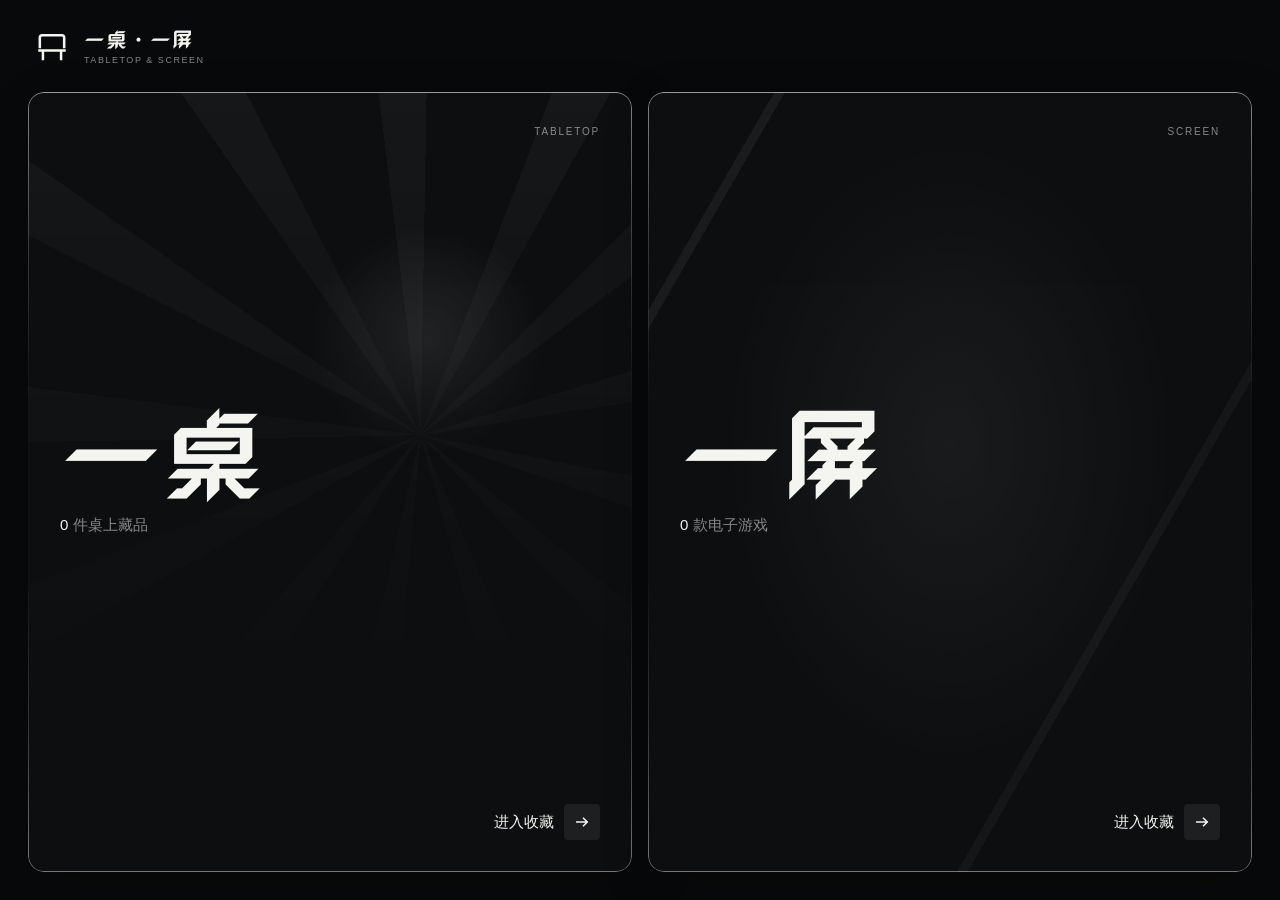
==== commit 8dc6b54a: "Balance home portals and refine icon alignment and corner geometry" ====
--- a/index.html
+++ b/index.html
@@ -37,7 +37,7 @@
         </span>
         <span class="portal-action">进入收藏 <svg viewBox="0 0 24 24" aria-hidden="true"><path d="M5 12h14m-5-5 5 5-5 5"/></svg></span>
       </a>
-      <a class="portal portal--screen liquid" href="screen.html">
+      <a class="portal portal--screen liquid-strong" href="screen.html">
         <span class="portal-art portal-art--screen" aria-hidden="true"></span>
         <span class="portal-index">SCREEN</span>
         <span class="portal-copy">
--- a/css/styles.css
+++ b/css/styles.css
@@ -40,7 +40,7 @@
 button, a, select, .file-action { cursor: pointer; }
 button { border: 0; }
 a { color: inherit; text-decoration: none; }
-svg { width: 18px; height: 18px; fill: none; stroke: currentColor; stroke-width: 1.7; stroke-linecap: round; stroke-linejoin: round; }
+svg { display: block; width: 18px; height: 18px; flex-shrink: 0; fill: none; stroke: currentColor; stroke-width: 2; stroke-linecap: square; stroke-linejoin: miter; }
 img { display: block; max-width: 100%; }
 h1, h2, h3, p { margin-top: 0; }
 h1, h2, h3 { text-wrap: balance; }
@@ -136,10 +136,10 @@
 .screen-card .cover-frame__image { padding: 0; filter: none; }
 .screen-card .game-card__body { height: 135px; grid-template-rows: 40px 23px 22px; gap: 10px; }
 .screen-card__summary { display: flex; align-items: center; gap: 10px; }
-.screen-card .grade-badge { flex: 0 0 auto; min-width: 25px; width: auto; height: 23px; padding: 0 5px; border-radius: 6px; font-size: 13px; }
+.screen-card .grade-badge { flex: 0 0 auto; min-width: 25px; width: auto; height: 23px; padding: 0 5px; border-radius: 4px; font-size: 13px; }
 .screen-card .progress-label { font-size: 11px; gap: 6px; }
 .screen-card .progress-dot { width: 4px; height: 4px; }
-.grade-badge { display: inline-flex; align-items: center; justify-content: center; flex: 0 0 44px; width: 44px; height: 44px; border-radius: 12px; font-size: 25px; font-weight: 700; line-height: 1; letter-spacing: -.04em; color: #171717; background: #eee; box-shadow: inset 0 1px rgba(255,255,255,.3); }
+.grade-badge { display: inline-flex; align-items: center; justify-content: center; flex: 0 0 44px; width: 44px; height: 44px; border-radius: 6px; font-size: 25px; font-weight: 700; line-height: 1; letter-spacing: -.04em; color: #171717; background: #eee; box-shadow: inset 0 1px rgba(255,255,255,.3); }
 .grade-1 { background: #d8d8d8; }
 .grade-2 { background: #bdbdbd; }
 .grade-3 { background: #aaa; }
@@ -152,7 +152,7 @@
 .screen-stage { animation: screenStageEnter .36s var(--ease) both; }
 @keyframes screenStageEnter { from { opacity: 0; clip-path: inset(0 0 20% 0 round 34px); } to { opacity: 1; clip-path: inset(0 round 34px); } }
 .screen-stage__rating { display: flex; align-items: center; gap: 18px; margin: 28px 0; }
-.grade-badge--large { width: 72px; height: 72px; flex-basis: 72px; border-radius: 18px; font-size: 42px; }
+.grade-badge--large { width: 72px; height: 72px; flex-basis: 72px; border-radius: 10px; font-size: 42px; }
 .screen-stage__label { color: var(--ink-3); font-size: 12px; }.screen-stage__rating p { margin: 5px 0 0; font-size: 20px; }
 .screen-stage .stage-title { min-width: 0; }.screen-stage .stage-title h2 { overflow-wrap: anywhere; }
 .screen-stage .stage-title p { overflow-wrap: anywhere; }.screen-stage .stage-actions { flex-shrink: 0; }
@@ -168,13 +168,13 @@
   height: 68px;
   margin: 20px 24px 0;
   padding: 0 14px 0 20px;
-  border-radius: 24px;
+  border-radius: 12px;
   display: grid;
   grid-template-columns: 1fr auto 1fr;
   align-items: center;
 }
-.section-nav { display: flex; gap: 4px; padding: 4px; border-radius: 999px; background: rgba(255,255,255,.055); }
-.section-nav a { min-width: 66px; padding: 8px 14px; border-radius: 999px; color: var(--ink-3); text-align: center; transition: background .2s, color .2s; }
+.section-nav { display: flex; gap: 4px; padding: 4px; border-radius: 6px; background: rgba(255,255,255,.055); }
+.section-nav a { min-width: 66px; padding: 8px 14px; border-radius: 6px; color: var(--ink-3); text-align: center; transition: background .2s, color .2s; }
 .section-nav a:hover { color: var(--ink); }
 .section-nav a.is-active { color: #111214; background: rgba(255,255,255,.9); }
 .nav-actions { justify-self: end; display: flex; align-items: center; gap: 8px; }
@@ -187,7 +187,7 @@
 .danger-button,
 .mode-switch button {
   min-height: 44px;
-  border-radius: 999px;
+  border-radius: 6px;
   display: inline-flex;
   align-items: center;
   justify-content: center;
@@ -208,7 +208,7 @@
 .primary-button:hover { background: white; transform: translateY(-1px); }
 .danger-button { color: #fff; background: var(--danger); }
 .danger-button:hover { background: #a34a4e; }
-.mode-switch { display: flex; padding: 4px; border-radius: 999px; background: rgba(0,0,0,.22); }
+.mode-switch { display: flex; padding: 4px; border-radius: 6px; background: rgba(0,0,0,.22); }
 .mode-switch button { min-height: 36px; padding: 0 13px; color: var(--ink-3); background: transparent; box-shadow: none; }
 .mode-switch button.is-active { color: #111214; background: rgba(255,255,255,.91); }
 .edit-only[hidden] { display: none; }
@@ -223,21 +223,21 @@
   top: 100px;
   min-height: 64px;
   padding: 10px;
-  border-radius: 22px;
+  border-radius: 12px;
   display: flex;
   align-items: center;
   gap: 8px;
 }
-.search-field { flex: 1 1 380px; min-width: 260px; height: 44px; display: flex; align-items: center; gap: 10px; padding: 0 13px; border-radius: 14px; background: rgba(0,0,0,.22); }
+.search-field { flex: 1 1 380px; min-width: 260px; height: 44px; display: flex; align-items: center; gap: 10px; padding: 0 13px; border-radius: 6px; background: rgba(0,0,0,.22); }
 .search-field svg { color: var(--ink-3); }
 .search-field input { width: 100%; border: 0; outline: 0; color: var(--ink); background: transparent; }
 .search-field input::placeholder { color: rgba(244,244,241,.48); }
-.compact-field { height: 44px; min-width: 150px; padding: 0 8px 0 13px; display: flex; align-items: center; gap: 7px; border-radius: 14px; background: rgba(0,0,0,.2); }
+.compact-field { height: 44px; min-width: 150px; padding: 0 8px 0 13px; display: flex; align-items: center; gap: 7px; border-radius: 6px; background: rgba(0,0,0,.2); }
 .compact-field span { color: var(--ink-3); font-size: 12px; white-space: nowrap; }
 .compact-field select { min-width: 100px; border: 0; outline: 0; color: var(--ink); background: #191a1c; }
-.count-dot { min-width: 20px; height: 20px; padding: 0 5px; display: inline-grid; place-items: center; border-radius: 999px; color: #111; background: #f1f1ee; font-size: 11px; font-variant-numeric: tabular-nums; }
+.count-dot { min-width: 20px; height: 20px; padding: 0 5px; display: inline-grid; place-items: center; border-radius: 6px; color: #111; background: #f1f1ee; font-size: 11px; font-variant-numeric: tabular-nums; }
 .active-filters { min-height: 18px; margin: 12px 4px 16px; display: flex; flex-wrap: wrap; gap: 8px; }
-.filter-chip { min-height: 34px; padding: 0 10px; display: inline-flex; align-items: center; gap: 7px; border-radius: 999px; color: var(--ink-2); background: rgba(255,255,255,.065); }
+.filter-chip { min-height: 34px; padding: 0 10px; display: inline-flex; align-items: center; gap: 7px; border-radius: 6px; color: var(--ink-2); background: rgba(255,255,255,.065); }
 .filter-chip button { width: 24px; height: 24px; padding: 0; color: var(--ink-3); background: transparent; }
 
 .collection { display: grid; gap: 48px; }
@@ -246,7 +246,7 @@
 .group-title { display: flex; align-items: baseline; gap: 10px; }
 .group-title h2 { margin: 0; font-family: var(--brand); font-size: 30px; font-weight: 500; letter-spacing: .025em; }
 .group-title span { color: var(--ink-3); font-size: 12px; font-variant-numeric: tabular-nums; }
-.group-toggle { width: 40px; height: 40px; border-radius: 50%; color: var(--ink-3); background: rgba(255,255,255,.045); transition: transform .25s var(--ease), color .2s, background .2s; }
+.group-toggle { width: 40px; height: 40px; padding: 0; display: inline-grid; place-items: center; border-radius: 4px; color: var(--ink-3); background: rgba(255,255,255,.045); transition: transform .25s var(--ease), color .2s, background .2s; }
 .group-toggle:hover { color: var(--ink); background: rgba(255,255,255,.09); }
 .group.is-collapsed .group-toggle { transform: rotate(-90deg); }
 .card-size-field { min-width: 94px; }
@@ -259,7 +259,7 @@
 .game-card {
   position: relative;
   min-width: 0;
-  border-radius: 24px;
+  border-radius: 12px;
   overflow: hidden;
   color: var(--ink);
   background: rgba(15,16,18,.44);
@@ -293,26 +293,26 @@
 .rating-pair { display: flex; align-items: center; gap: 16px; }
 .rating-pair--empty { visibility: hidden; }
 .rating-readout { display: flex; align-items: center; justify-content: flex-start; gap: 7px; min-width: 0; color: var(--ink); font-variant-numeric: tabular-nums; }
-.rating-bar { width: 61px; min-width: 24px; height: 4px; overflow: hidden; border-radius: 3px; background: rgba(255,255,255,.12); }
+.rating-bar { width: 61px; min-width: 24px; height: 4px; overflow: hidden; border-radius: 2px; background: rgba(255,255,255,.12); }
 .rating-bar > span { display: block; height: 100%; border-radius: inherit; background: #dededb; }
 .rating-icon { display: grid; place-items: center; width: 14px; height: 14px; flex: 0 0 14px; color: var(--ink); }
-.rating-icon svg { display: block; width: 14px; height: 14px; stroke-width: 2; stroke-linecap: round; stroke-linejoin: round; }
+.rating-icon svg { width: 14px; height: 14px; }
 .rating-number { min-width: 4.2ch; font-size: 12px; font-weight: 600; line-height: 1; text-align: left; font-variant-numeric: tabular-nums; }
 .rating-readout.is-empty .rating-number, .rating-readout.is-empty .rating-icon { color: var(--ink-3); }
 .card-status { display: flex; align-items: center; gap: 14px; }
 .card-status span { height: 18px; display: inline-flex; align-items: center; justify-content: flex-start; gap: 5px; color: var(--ink-2); font-size: 11px; font-weight: 600; line-height: 1; white-space: nowrap; }
-.card-status svg { width: 14px; height: 14px; stroke-width: 2.2; flex: 0 0 14px; }
+.card-status svg { width: 14px; height: 14px; flex: 0 0 14px; }
 .game-tags { min-height: 25px; margin-top: 13px; display: flex; flex-wrap: wrap; align-items: flex-start; gap: 5px; }
 .game-tags--card { height: 22px; min-height: 22px; margin-top: 0; display: flex; flex-wrap: nowrap; align-items: center; gap: 5px; min-width: 0; overflow: hidden; }
-.game-tags--card .game-tag { min-width: 0; min-height: 22px; height: 22px; overflow: hidden; white-space: nowrap; text-overflow: ellipsis; display: block; line-height: 22px; text-align: center; padding: 0 7px; border-radius: 7px; }
-.game-tag { min-height: 24px; padding: 0 8px; border-radius: 999px; display: inline-flex; align-items: center; justify-content: center; color: var(--ink-2); background: rgba(255,255,255,.075); font-size: 10px; font-weight: 600; line-height: 1; }
+.game-tags--card .game-tag { min-width: 0; min-height: 22px; height: 22px; overflow: hidden; white-space: nowrap; text-overflow: ellipsis; display: block; line-height: 22px; text-align: center; padding: 0 7px; border-radius: 4px; }
+.game-tag { min-height: 24px; padding: 0 8px; border-radius: 6px; display: inline-flex; align-items: center; justify-content: center; color: var(--ink-2); background: rgba(255,255,255,.075); font-size: 10px; font-weight: 600; line-height: 1; }
 .game-tag--school { color: #111214; background: rgba(255,255,255,.82); }
 
 .game-stage {
   grid-column: 1 / -1;
   position: relative;
   scroll-margin-top: 176px;
-  border-radius: 34px;
+  border-radius: 16px;
   padding: 18px;
   background: rgba(13,14,16,.7);
   backdrop-filter: blur(38px) saturate(.72);
@@ -322,7 +322,7 @@
 }
 .game-stage::before { content: ""; position: absolute; inset: 0; padding: 1.3px; border-radius: inherit; pointer-events: none; background: linear-gradient(150deg, rgba(255,255,255,.52), rgba(255,255,255,.1) 28%, transparent 53%, rgba(255,255,255,.22)); mask: linear-gradient(#000 0 0) content-box, linear-gradient(#000 0 0); mask-composite: exclude; }
 .stage-grid { position: relative; z-index: 2; display: grid; grid-template-columns: minmax(320px, 38%) 1fr; gap: 24px; }
-.stage-cover { min-height: 560px; border-radius: 24px; overflow: hidden; }
+.stage-cover { min-height: 560px; border-radius: 12px; overflow: hidden; }
 .stage-cover .cover-frame { height: 100%; aspect-ratio: auto; border-radius: inherit; }
 .stage-cover .cover-frame__image { padding: 24px; }
 .stage-content { min-width: 0; padding: 16px 16px 6px 0; display: flex; flex-direction: column; }
@@ -335,26 +335,26 @@
 .stage-rating .rating-bar { width: 80px; }
 .stage-rating .rating-number { font-size: 18px; }
 .fact-grid { display: grid; grid-template-columns: repeat(4, minmax(0, 1fr)); gap: 8px; }
-.fact { min-height: 78px; padding: 13px; border-radius: 16px; background: rgba(255,255,255,.045); box-shadow: inset 0 1px rgba(255,255,255,.08); }
+.fact { min-height: 78px; padding: 13px; border-radius: 8px; background: rgba(255,255,255,.045); box-shadow: inset 0 1px rgba(255,255,255,.08); }
 .fact span { display: block; margin-bottom: 5px; color: var(--ink-3); font-size: 11px; }
 .fact strong { font-weight: 500; font-variant-numeric: tabular-nums; overflow-wrap: anywhere; }
 .stage-section { margin-top: 24px; }
 .stage-section h3 { margin-bottom: 9px; color: var(--ink-2); font-size: 12px; font-weight: 500; letter-spacing: .08em; }
 .stage-notes { max-width: 74ch; margin: 0; color: var(--ink-2); white-space: pre-wrap; }
-.expansion-section { position: relative; z-index: 2; margin-top: 18px; padding: 18px; border-radius: 22px; background: rgba(255,255,255,.035); }
+.expansion-section { position: relative; z-index: 2; margin-top: 18px; padding: 18px; border-radius: 12px; background: rgba(255,255,255,.035); }
 .expansion-head { display: flex; align-items: center; justify-content: space-between; margin-bottom: 12px; }
 .expansion-head h3 { margin: 0; font-family: var(--brand); font-size: 24px; font-weight: 500; }
 .expansion-grid { display: grid; grid-template-columns: repeat(auto-fill, minmax(150px, 1fr)); gap: 10px; }
-.expansion-card { min-width: 0; padding: 8px; border-radius: 16px; color: var(--ink); text-align: left; background: rgba(0,0,0,.18); transition: background .2s, transform .2s var(--ease); }
+.expansion-card { min-width: 0; padding: 8px; border-radius: 8px; color: var(--ink); text-align: left; background: rgba(0,0,0,.18); transition: background .2s, transform .2s var(--ease); }
 .expansion-card:hover { background: rgba(255,255,255,.07); transform: translateY(-2px); }
-.expansion-card img { width: 100%; aspect-ratio: 1.25; object-fit: contain; border-radius: 10px; background: rgba(0,0,0,.2); }
+.expansion-card img { width: 100%; aspect-ratio: 1.25; object-fit: contain; border-radius: 4px; background: rgba(0,0,0,.2); }
 .expansion-card strong { display: block; margin-top: 7px; font-family: var(--brand); font-size: 17px; font-weight: 500; }
-.expansion-detail { grid-column: 1 / -1; padding: 16px; border-radius: 18px; display: grid; grid-template-columns: 180px 1fr; gap: 18px; background: rgba(0,0,0,.22); animation: reveal .3s var(--ease) both; }
+.expansion-detail { grid-column: 1 / -1; padding: 16px; border-radius: 10px; display: grid; grid-template-columns: 180px 1fr; gap: 18px; background: rgba(0,0,0,.22); animation: reveal .3s var(--ease) both; }
 .expansion-detail img { width: 100%; height: 170px; object-fit: contain; }
 
-.empty-collection { min-height: 430px; padding: 48px; border-radius: 34px; display: grid; place-items: center; text-align: center; background: rgba(255,255,255,.025); box-shadow: inset 0 1px rgba(255,255,255,.12); }
+.empty-collection { min-height: 430px; padding: 48px; border-radius: 16px; display: grid; place-items: center; text-align: center; background: rgba(255,255,255,.025); box-shadow: inset 0 1px rgba(255,255,255,.12); }
 .empty-object { position: relative; width: 180px; height: 150px; margin: 0 auto 30px; }
-.empty-object span { position: absolute; width: 92px; height: 125px; border-radius: 12px; background: linear-gradient(145deg, rgba(255,255,255,.15), rgba(255,255,255,.025)); box-shadow: inset 0 1px rgba(255,255,255,.2), 0 18px 34px rgba(0,0,0,.25); }
+.empty-object span { position: absolute; width: 92px; height: 125px; border-radius: 6px; background: linear-gradient(145deg, rgba(255,255,255,.15), rgba(255,255,255,.025)); box-shadow: inset 0 1px rgba(255,255,255,.2), 0 18px 34px rgba(0,0,0,.25); }
 .empty-object span:nth-child(1) { left: 16px; top: 18px; transform: rotate(-8deg); }
 .empty-object span:nth-child(2) { right: 18px; top: 8px; transform: rotate(9deg); }
 .empty-object span:nth-child(3) { left: 48px; top: 0; }
@@ -369,7 +369,7 @@
   bottom: 16px;
   width: min(470px, calc(100% - 32px));
   padding: 24px;
-  border-radius: 30px;
+  border-radius: 16px;
   overflow-y: auto;
   transform: translateX(calc(100% + 34px));
   transition: transform .42s var(--ease);
@@ -382,7 +382,7 @@
 .drawer-head p, .drawer-note { color: var(--ink-3); font-size: 13px; }
 .drawer-actions { position: sticky; bottom: -24px; margin: 28px -24px -24px; padding: 16px 24px 24px; display: flex; justify-content: flex-end; gap: 8px; background: linear-gradient(transparent, #111214 28%); }
 .filter-rows { display: grid; gap: 12px; }
-.filter-row { padding: 14px; border-radius: 18px; display: grid; grid-template-columns: 1fr 1fr auto; gap: 9px; background: rgba(255,255,255,.045); }
+.filter-row { padding: 14px; border-radius: 10px; display: grid; grid-template-columns: 1fr 1fr auto; gap: 9px; background: rgba(255,255,255,.045); }
 .filter-row label { display: grid; gap: 5px; }
 .filter-row label span, .inline-form label span, .app-dialog label span, .editor-field > span { color: var(--ink-3); font-size: 11px; }
 .filter-row .filter-value { grid-column: 1 / 3; }
@@ -391,7 +391,7 @@
   min-height: 44px;
   padding: 9px 11px;
   border: 0;
-  border-radius: 12px;
+  border-radius: 6px;
   outline: 0;
   color: var(--ink);
   background: rgba(0,0,0,.24);
@@ -400,15 +400,15 @@
 input:focus, select:focus, textarea:focus { box-shadow: inset 0 0 0 1px rgba(255,255,255,.48), 0 0 0 3px rgba(255,255,255,.09); }
 textarea { min-height: 110px; resize: vertical; }
 .category-tabs { margin-bottom: 16px; display: flex; flex-wrap: wrap; gap: 6px; }
-.category-tabs button { min-height: 38px; padding: 0 12px; border-radius: 999px; color: var(--ink-3); background: rgba(255,255,255,.045); }
+.category-tabs button { min-height: 38px; padding: 0 12px; border-radius: 6px; color: var(--ink-3); background: rgba(255,255,255,.045); }
 .category-tabs button[aria-selected="true"] { color: #111; background: rgba(255,255,255,.9); }
 .category-list { display: grid; gap: 7px; }
-.category-item { min-height: 54px; padding: 7px 8px 7px 13px; border-radius: 14px; display: flex; align-items: center; gap: 9px; background: rgba(255,255,255,.04); }
+.category-item { min-height: 54px; padding: 7px 8px 7px 13px; border-radius: 6px; display: flex; align-items: center; gap: 9px; background: rgba(255,255,255,.04); }
 .category-item[draggable="true"] { cursor: grab; }
 .category-item[draggable="true"]:active { cursor: grabbing; }
 .category-item__name { flex: 1; }
 .category-item__count { color: var(--ink-3); font-size: 11px; }
-.category-item button { width: 36px; height: 36px; border-radius: 50%; color: var(--ink-3); background: transparent; }
+.category-item button { width: 36px; height: 36px; padding: 0; display: inline-grid; place-items: center; border-radius: 4px; color: var(--ink-3); background: transparent; }
 .category-item button:hover { color: var(--ink); background: rgba(255,255,255,.08); }
 .inline-form { margin-top: 18px; display: grid; grid-template-columns: 1fr auto; align-items: end; gap: 8px; }
 .inline-form label { display: grid; gap: 5px; }
@@ -420,7 +420,7 @@
   width: min(440px, calc(100% - 40px));
   padding: 24px;
   border: 0;
-  border-radius: 28px;
+  border-radius: 16px;
   color: var(--ink);
 }
 .app-dialog::backdrop { background: rgba(0,0,0,.64); backdrop-filter: blur(8px); }
@@ -431,7 +431,7 @@
 .dialog-actions { display: flex; justify-content: flex-end; gap: 8px; }
 .form-error { min-height: 20px; margin: 0; color: #e4a7aa; font-size: 13px; }
 .toast-region { position: fixed; z-index: 300; right: 24px; bottom: 24px; display: grid; gap: 8px; }
-.toast { min-width: 260px; max-width: 420px; padding: 13px 14px; border-radius: 16px; display: flex; align-items: center; justify-content: space-between; gap: 16px; color: var(--ink); background: rgba(23,24,26,.91); backdrop-filter: blur(22px); box-shadow: 0 14px 45px rgba(0,0,0,.36), inset 0 1px rgba(255,255,255,.17); animation: toastIn .3s var(--ease) both; }
+.toast { min-width: 260px; max-width: 420px; padding: 13px 14px; border-radius: 8px; display: flex; align-items: center; justify-content: space-between; gap: 16px; color: var(--ink); background: rgba(23,24,26,.91); backdrop-filter: blur(22px); box-shadow: 0 14px 45px rgba(0,0,0,.36), inset 0 1px rgba(255,255,255,.17); animation: toastIn .3s var(--ease) both; }
 .toast button { color: var(--ink); background: transparent; text-decoration: underline; }
 
 .editor-form { display: grid; gap: 18px; }
@@ -440,11 +440,11 @@
 .editor-field--wide { grid-column: span 2; }
 .editor-field--full { grid-column: 1 / -1; }
 .editor-field small { color: var(--ink-3); }
-.editor-errors { padding: 12px; border-radius: 14px; color: #e4a7aa; background: var(--danger-soft); }
+.editor-errors { padding: 12px; border-radius: 6px; color: #e4a7aa; background: var(--danger-soft); }
 .option-grid { display: flex; flex-wrap: wrap; gap: 6px; }
-.option-chip { min-height: 36px; padding: 0 10px; border-radius: 999px; color: var(--ink-3); background: rgba(255,255,255,.05); }
+.option-chip { min-height: 36px; padding: 0 10px; border-radius: 6px; color: var(--ink-3); background: rgba(255,255,255,.05); }
 .option-chip[aria-pressed="true"] { color: #111; background: rgba(255,255,255,.88); }
-.image-drop { min-height: 210px; border-radius: 18px; display: grid; place-items: center; text-align: center; background: rgba(0,0,0,.2); box-shadow: inset 0 0 0 1px rgba(255,255,255,.12); }
+.image-drop { min-height: 210px; border-radius: 10px; display: grid; place-items: center; text-align: center; background: rgba(0,0,0,.2); box-shadow: inset 0 0 0 1px rgba(255,255,255,.12); }
 .image-drop.is-dragging { background: rgba(255,255,255,.1); box-shadow: inset 0 0 0 2px rgba(255,255,255,.6); }
 .image-drop img { max-width: 100%; max-height: 260px; object-fit: contain; }
 .image-drop input { display: none; }
@@ -454,8 +454,8 @@
 
 .home-shell { min-height: 100vh; padding: 28px; display: grid; grid-template-rows: auto 1fr; }
 .home-brand { padding: 0 4px 24px; display: flex; align-items: center; justify-content: space-between; gap: 20px; }
-.portal-grid { min-height: 0; display: grid; grid-template-columns: 1.12fr .88fr; gap: 16px; }
-.portal { min-height: 660px; padding: 32px; border-radius: 36px; display: flex; flex-direction: column; justify-content: space-between; transition: transform .28s var(--ease), box-shadow .28s; }
+.portal-grid { min-height: 0; display: grid; grid-template-columns: repeat(2, minmax(0, 1fr)); gap: 16px; }
+.portal { min-height: 660px; padding: 32px; border-radius: 16px; display: flex; flex-direction: column; justify-content: space-between; transition: transform .28s var(--ease), box-shadow .28s; }
 .portal:hover { transform: translateY(-4px); box-shadow: 0 38px 90px rgba(0,0,0,.28), inset 0 1px rgba(255,255,255,.2); }
 .portal-art { position: absolute; inset: 0; z-index: 0 !important; opacity: .7; }
 .portal-art--table { background: radial-gradient(circle at 66% 32%, rgba(255,255,255,.2), transparent 18%), repeating-conic-gradient(from 45deg at 65% 44%, rgba(255,255,255,.06) 0 8deg, transparent 8deg 28deg); mask-image: linear-gradient(to bottom, #000, transparent 78%); }
@@ -465,10 +465,16 @@
 .portal-copy span { display: block; margin-top: 16px; color: var(--ink-3); }
 .portal-copy b { color: var(--ink); font-weight: 500; font-variant-numeric: tabular-nums; }
 .portal-action { align-self: flex-end; display: flex; align-items: center; gap: 10px; }
-.portal-action svg { width: 28px; height: 28px; padding: 6px; border-radius: 50%; background: rgba(255,255,255,.1); }
+.portal-action svg { width: 36px; height: 36px; padding: 9px; border-radius: 4px; background: rgba(255,255,255,.07); transition: transform .2s var(--ease), background .2s; }
+.portal:hover .portal-action svg { transform: translateX(3px); background: rgba(255,255,255,.14); }
+.filter-chip button { display: inline-grid; place-items: center; }
+.view-toolbar .search-field input, .view-toolbar .compact-field select { height: 100%; min-height: 0; padding: 0; border: 0; border-radius: 0; background: transparent; box-shadow: none; }
+.view-toolbar .search-field input { min-width: 0; }
+.view-toolbar .compact-field select option { background: #191a1c; }
+.view-toolbar input:focus-visible, .view-toolbar select:focus-visible { outline: 2px solid var(--ink-2); outline-offset: 3px; }
 
 .screen-empty { min-height: calc(100vh - 108px); padding: 26px 24px 24px; display: grid; place-items: stretch; }
-.dormant-screen { border-radius: 36px; padding: 42px; display: grid; place-items: center; text-align: center; }
+.dormant-screen { border-radius: 16px; padding: 42px; display: grid; place-items: center; text-align: center; }
 .dormant-screen h1 { margin-bottom: 8px; font-family: var(--brand); font-size: 116px; font-weight: 500; line-height: .8; }
 .dormant-screen p { color: var(--ink-3); letter-spacing: .22em; }
 .screen-grain { position: absolute; inset: 0; opacity: .2; background: repeating-linear-gradient(0deg, transparent 0 3px, rgba(255,255,255,.03) 3px 4px); }
@@ -476,8 +482,8 @@
 .wide-window-notice { display: none; }
 
 @keyframes stageEnter {
-  from { opacity: 0; transform: translateY(18px) scale(.985); clip-path: inset(18% 8% round 28px); filter: blur(8px); }
-  to { opacity: 1; transform: none; clip-path: inset(0 round 28px); filter: none; }
+  from { opacity: 0; transform: translateY(18px) scale(.985); clip-path: inset(18% 8% round 16px); filter: blur(8px); }
+  to { opacity: 1; transform: none; clip-path: inset(0 round 16px); filter: none; }
 }
 @keyframes reveal { from { opacity: 0; transform: translateY(8px); } }
 @keyframes toastIn { from { opacity: 0; transform: translateY(10px); } }
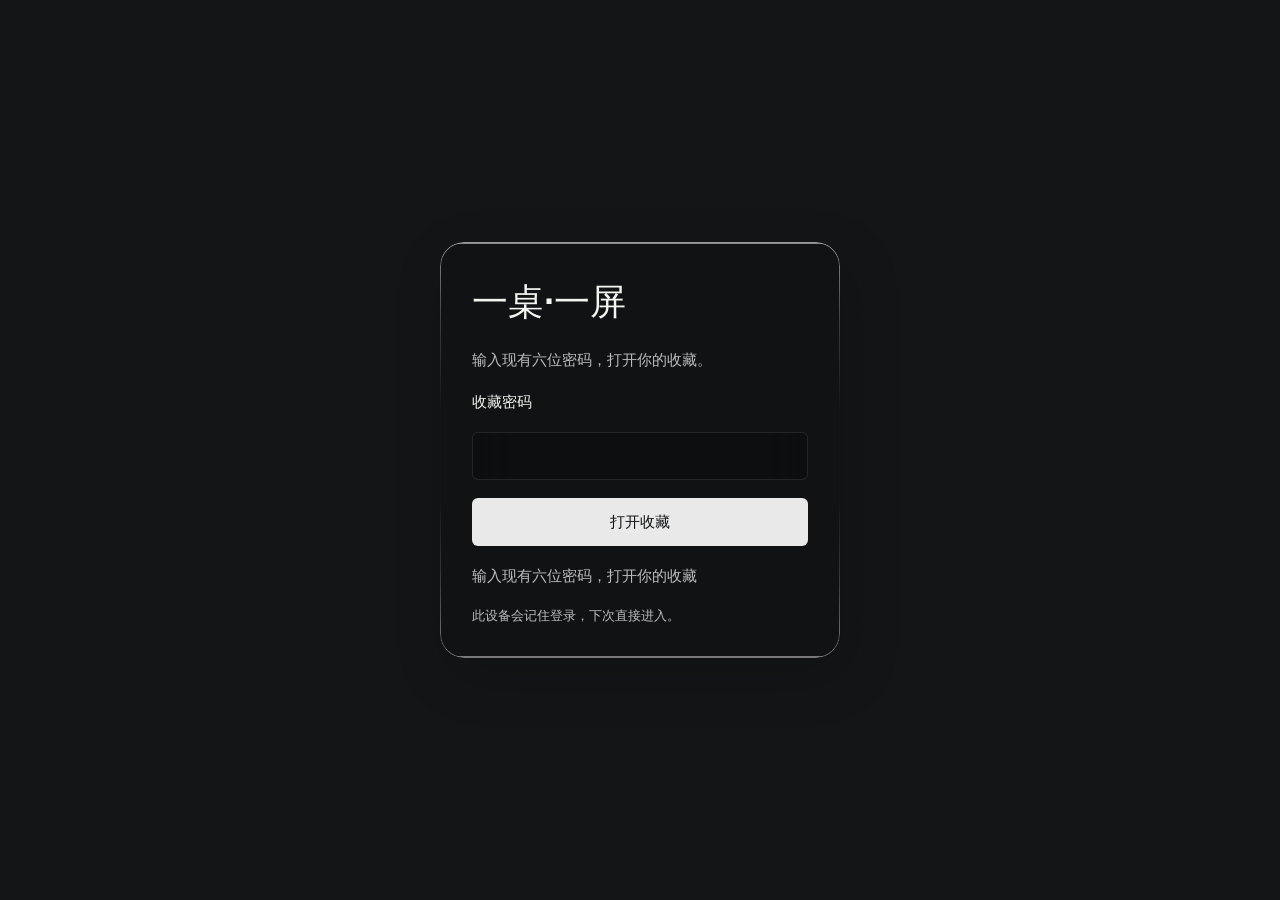
==== commit a5a9401c: "Replace application branding with supplied TS monogram" ====
--- a/index.html
+++ b/index.html
@@ -1,12 +1,18 @@
 <!doctype html>
 <html lang="zh-CN">
 <head>
+  <link rel="preload" href="assets/FZZhuoYTJW_Te.TTF" as="font" type="font/ttf" crossorigin>
+  <script src="js/font-ready.js"></script>
   <meta charset="utf-8">
-  <meta name="viewport" content="width=device-width, initial-scale=1">
+  <meta name="viewport" content="width=device-width, initial-scale=1, viewport-fit=cover">
   <meta name="theme-color" content="#08090a">
   <title>一桌·一屏 · Tabletop & Screen</title>
-  <link rel="icon" type="image/svg+xml" sizes="any" href="assets/favicon.svg">
+  <link rel="icon" type="image/png" sizes="64x64" href="assets/favicon-ts.png">
   <link rel="stylesheet" href="css/styles.css">
+  <link rel="stylesheet" href="css/mobile.css" media="(max-width:1023px)">
+  <link rel="apple-touch-icon" href="assets/apple-touch-icon-ts.png">
+  <meta name="apple-mobile-web-app-capable" content="yes">
+  <meta name="apple-mobile-web-app-status-bar-style" content="black-translucent">
   <link rel="manifest" href="manifest.webmanifest">
   <script type="module" src="js/pwa.js"></script>
 </head>
@@ -23,7 +29,7 @@
   <main class="home-shell">
     <header class="home-brand">
       <a class="brand-lockup" href="index.html" aria-label="一桌·一屏首页">
-        <img class="brand-mark" src="assets/brand-mark.svg" width="40" height="40" alt="" aria-hidden="true">
+        <img class="brand-mark" src="assets/brand-mark-ts.png" width="40" height="40" alt="" aria-hidden="true">
         <span><b>一桌·一屏</b><small>Tabletop &amp; Screen</small></span>
       </a>
     </header>
@@ -51,10 +57,12 @@
   <div class="wide-window-notice" role="status">请使用宽度至少 1024px 的桌面浏览器打开。</div>
   <script type="module">
     import { loadState } from "./js/storage.js";
-    loadState().then((state) => {
+    import './js/cloud-ui.js';
+    function updateCounts() {loadState().then((state) => {
       document.getElementById("homeGameCount").textContent = state.games.length;
       document.getElementById("homeScreenCount").textContent = state.screen.games.length;
-    });
+    });}
+    updateCounts();window.addEventListener('tts-cloud-applied',updateCounts);
   </script>
 </body>
 </html>
--- a/css/styles.css
+++ b/css/styles.css
@@ -1,7 +1,7 @@
 @font-face {
   font-family: "ZhuoYi";
   src: url("../assets/FZZhuoYTJW_Te.TTF") format("truetype");
-  font-display: swap;
+  font-display: block;
 }
 
 :root {
@@ -24,6 +24,7 @@
 }
 
 * { box-sizing: border-box; }
+.brand-font-loading body { visibility: hidden; }
 html { min-width: 1024px; scroll-behavior: smooth; background: var(--ground); }
 body {
   min-width: 1024px;
@@ -424,6 +425,7 @@
   color: var(--ink);
 }
 .app-dialog::backdrop { background: rgba(0,0,0,.64); backdrop-filter: blur(8px); }
+dialog:modal { position:fixed; inset:0; margin:auto; max-height:calc(100dvh - 48px); overflow-y:auto; }
 .app-dialog form { display: grid; gap: 15px; }
 .app-dialog label { display: grid; gap: 5px; }
 .dialog-head { display: flex; justify-content: space-between; align-items: flex-start; gap: 16px; }
@@ -480,6 +482,54 @@
 .screen-grain { position: absolute; inset: 0; opacity: .2; background: repeating-linear-gradient(0deg, transparent 0 3px, rgba(255,255,255,.03) 3px 4px); }
 .text-link { position: absolute !important; right: 36px; bottom: 32px; display: inline-flex; align-items: center; gap: 8px; color: var(--ink-2); }
 .wide-window-notice { display: none; }
+.screen-view-switch { display:flex; align-items:center; gap:3px; padding:4px; border-radius:8px; background:rgba(255,255,255,.06); }
+.screen-view-switch button { border:0; background:transparent; color:var(--ink-2); border-radius:5px; padding:9px 14px; font:600 13px var(--brand); cursor:pointer; }
+.screen-view-switch button.is-active { color:var(--ink); background:rgba(255,255,255,.14); }
+.wishlist-panel { padding:36px; border-radius:16px; }
+.wishlist-head { display:flex; align-items:flex-end; justify-content:space-between; gap:32px; padding-bottom:28px; box-shadow:0 1px rgba(255,255,255,.12); }
+.wishlist-head h2 { font:32px/1.35 var(--brand); margin:0 0 8px; }
+.wishlist-head p:last-child { color:var(--ink-2); font-size:13px; margin:0; }
+.screen-eyebrow { font-size:11px; letter-spacing:.18em; font-weight:700; color:var(--ink-2); margin:0 0 10px; }
+.wishlist-tools { display:flex; align-items:flex-end; gap:8px; }
+.wishlist-list { display:flex; flex-direction:column; gap:8px; padding-top:20px; }
+.wishlist-row { display:grid; grid-template-columns:minmax(0,1fr) 130px 92px; align-items:center; gap:16px; min-height:62px; padding:10px 14px 10px 18px; border-radius:8px; background:rgba(255,255,255,.045); box-shadow:inset 0 1px rgba(255,255,255,.08); }
+.wishlist-row:hover { background:rgba(255,255,255,.08); }
+.wishlist-row__name { min-width:0; overflow:hidden; text-overflow:ellipsis; white-space:nowrap; }
+.wishlist-row__name strong { font-size:16px; font-weight:600; }
+.wishlist-row__price { font-variant-numeric:tabular-nums; font-size:15px; text-align:right; }
+.wishlist-row__price.is-empty { color:var(--ink-3); font-size:13px; }
+.wishlist-row__actions { display:flex; align-items:center; justify-content:flex-end; gap:5px; }
+.wishlist-row--editing { grid-template-columns:minmax(0,1fr) 130px 160px 150px; background:rgba(255,255,255,.09); align-items:end; }
+.wishlist-row--editing > label { display:grid; gap:6px; min-width:0; }
+.wishlist-row--editing > label > span { color:var(--ink-2); font:11px/1.5 var(--body); }
+.wishlist-row--editing input, .wishlist-row--editing select { height:44px; font:15px/1.5 var(--body); }
+.wishlist-row--editing input { width:100%; min-width:0; border:1px solid rgba(255,255,255,.2); border-radius:5px; background:rgba(0,0,0,.22); color:var(--ink); padding:10px 11px; }
+.wishlist-row--editing select { width:100%; min-width:0; border:1px solid rgba(255,255,255,.2); border-radius:5px; background:#171819; color:var(--ink); padding:10px 11px; }
+.wishlist-status-field { display:flex; flex-direction:column; gap:4px; color:var(--ink-2); font-size:11px; }
+.wishlist-row__price.is-unreleased { color:var(--ink-2); font-size:13px; letter-spacing:.04em; }
+.wishlist-empty { min-height:300px; display:flex; flex-direction:column; align-items:center; justify-content:center; text-align:center; color:var(--ink-2); }
+.wishlist-empty h3 { font:28px var(--brand); color:var(--ink); margin:0 0 10px; }
+.wishlist-empty p { margin:0 0 22px; }
+.priority-play { margin:0 0 24px; padding:22px 26px; border-radius:14px; }
+.priority-play__head { display:flex; align-items:center; justify-content:space-between; gap:24px; padding-bottom:16px; box-shadow:0 1px rgba(255,255,255,.11); }
+.priority-play__head h2 { font:25px/1.35 var(--brand); margin:0 0 5px; }
+.priority-play__head p:last-child { color:var(--ink-2); font-size:12px; margin:0; }
+.priority-play__add { display:flex; flex-wrap:nowrap; align-items:center; gap:8px; min-width:0; }
+.priority-play__add select { width:320px; max-width:100%; min-width:0; flex:1 1 220px; height:44px; border:1px solid rgba(255,255,255,.16); border-radius:5px; background:#171819; color:var(--ink); padding:10px 11px; }
+.priority-play__add button { flex:0 0 auto; white-space:nowrap; height:44px; }
+.priority-play__list { display:grid; grid-template-columns:repeat(3,minmax(0,1fr)); gap:10px; padding-top:16px; }
+.priority-play__row { display:grid; grid-template-columns:26px 44px minmax(0,1fr) auto; align-items:center; gap:9px; min-width:0; padding:9px 10px; border-radius:8px; background:rgba(255,255,255,.05); }
+.priority-play__index { color:var(--ink-3); font:12px var(--brand); font-variant-numeric:tabular-nums; }
+.priority-play__cover { width:44px; height:50px; object-fit:cover; border-radius:4px; background:rgba(255,255,255,.08); }
+.priority-play__cover--empty { display:grid; place-items:center; color:var(--ink-3); }
+.priority-play__cover--empty svg { width:17px; }
+.priority-play__row strong { min-width:0; overflow:hidden; text-overflow:ellipsis; white-space:nowrap; font-size:13px; }
+.priority-play__actions { display:flex; align-items:center; gap:2px; }
+.priority-play__actions .square-button { width:28px; height:28px; }
+.priority-play__actions svg { width:14px; height:14px; }
+.priority-play__empty { grid-column:1/-1; color:var(--ink-3); font-size:12px; padding:10px 0 2px; }
+@media(max-width:1280px){.priority-play__list{grid-template-columns:1fr}.priority-play__head{gap:16px}.priority-play__add{max-width:50%}.priority-play__add select{flex:1}}
+@media(max-width:1280px){ .wishlist-panel { padding:28px; } .wishlist-head { align-items:flex-start; flex-direction:column; gap:20px; } }
 
 @keyframes stageEnter {
   from { opacity: 0; transform: translateY(18px) scale(.985); clip-path: inset(18% 8% round 16px); filter: blur(8px); }
@@ -498,11 +548,6 @@
   .stage-grid { grid-template-columns: minmax(300px, 36%) 1fr; }
 }
 
-@media (max-width: 1023px) {
-  body > :not(.wide-window-notice) { display: none !important; }
-  .wide-window-notice { position: fixed; inset: 0; display: grid; place-items: center; padding: 30px; color: var(--ink); background: var(--ground); text-align: center; }
-}
-
 @media (prefers-reduced-motion: reduce) {
   *, *::before, *::after { scroll-behavior: auto !important; animation: none !important; transition-duration: .01ms !important; }
   .ambient::before, .ambient::after { display: none; }
--- a/css/mobile.css
+++ b/css/mobile.css
@@ -0,0 +1,267 @@
+/* This entire layer is restricted to small screens. Desktop rules stay authoritative. */
+@media (max-width:1023px) {
+  html, body { min-width:0; width:100%; }
+  html { scroll-padding-top:16px; }
+  body { min-height:100svh; padding-inline:env(safe-area-inset-left) env(safe-area-inset-right); padding-bottom:calc(88px + env(safe-area-inset-bottom)); font-size:16px; }
+  .wide-window-notice { display:none; }
+  button, a, select, .file-action { touch-action:manipulation; }
+  input, select, textarea { font-size:16px; min-width:0; }
+  input[type="checkbox"] { width:20px; min-height:20px; flex:0 0 20px; }
+  .ambient::before, .ambient::after { animation:none; filter:blur(48px); }
+  .liquid-strong, .game-stage { backdrop-filter:blur(16px); -webkit-backdrop-filter:blur(16px); }
+  .app-nav { position:relative; top:auto; width:calc(100% - 24px); height:auto; margin:calc(12px + env(safe-area-inset-top)) 12px 0; padding:12px; display:flex; flex-wrap:wrap; gap:12px; overflow:visible; backdrop-filter:none; background:rgba(17,18,20,.94); }
+  .brand-lockup { min-width:0; gap:8px; flex:1 0 140px; }
+  .brand-mark { width:32px; height:32px; flex-basis:32px; }
+  .brand-lockup b { font-size:19px; }
+  .brand-lockup small { font-size:8px; letter-spacing:.1em; }
+  .nav-actions { gap:6px; max-width:100%; flex-wrap:wrap; }
+  .app-nav > .nav-actions { flex:0 1 auto; margin-left:auto; }
+  .app-nav .icon-text-button { width:44px; padding:0; }
+  .app-nav .icon-text-button span { display:none; }
+  .sessions-page .app-nav [data-action="backup"], .sessions-page #sessionMode { width:auto; min-height:44px; padding:0 10px; font-size:13px; white-space:nowrap; }
+  .mode-switch { padding:2px; }
+  .mode-switch button { min-height:44px; padding:0 10px; font-size:14px; }
+  .app-nav .section-nav { position:fixed; z-index:90; inset:auto 0 0; width:100%; min-height:64px; padding:8px max(12px,env(safe-area-inset-left)) calc(8px + env(safe-area-inset-bottom)); gap:4px; border-radius:0; background:rgba(15,16,18,.97); box-shadow:0 -1px rgba(255,255,255,.16); backdrop-filter:blur(16px); -webkit-backdrop-filter:blur(16px); }
+  .section-nav a { min-width:0; min-height:48px; padding:10px 4px; flex:1; display:grid; place-items:center; font-size:14px; }
+  .collection-shell, .sessions-shell, .personality-shell { width:calc(100% - 32px); margin:0 auto; padding:32px 0 24px; }
+  .collection-intro { align-items:center; flex-wrap:wrap; gap:20px; padding:0 0 20px; }
+  .collection-intro h1 { font-size:52px; }
+  .collection-intro p { font-size:13px; margin-top:8px; }
+  .collection-intro > .nav-actions { display:grid; grid-template-columns:1fr 1fr; width:100%; gap:8px; }
+  .collection-intro > .nav-actions > a { font-size:12px; padding:10px 8px; line-height:1.6; }
+  .collection-intro > .nav-actions > button { grid-column:1/-1; }
+  .screen-view-switch { width:100%; order:3; }
+  .screen-view-switch button { flex:1; min-height:44px; font-size:15px; }
+  .view-toolbar { position:relative; top:auto; display:grid; grid-template-columns:repeat(6,minmax(0,1fr)); gap:8px; padding:10px; }
+  .search-field { grid-column:1/-1; min-width:0; height:48px; }
+  .view-toolbar .compact-field { grid-column:span 3; min-width:0; padding:0 10px; }
+  .view-toolbar .compact-field select { min-width:0; width:100%; font-size:16px; }
+  .view-toolbar .compact-field span { font-size:12px; }
+  .view-toolbar .toolbar-button { grid-column:span 2; padding:0 5px; font-size:14px; }
+  .view-toolbar .square-button { width:100%; min-width:0; }
+  .view-toolbar .card-size-field { grid-column:span 2; }
+  .view-toolbar .card-size-field select { min-width:0; }
+  .active-filters { margin:12px 0 16px; min-height:0; }
+  .filter-chip { min-height:44px; font-size:13px; }
+  .filter-chip button { width:36px; height:36px; }
+  .collection { gap:32px; }
+  .group { scroll-margin-top:16px; }
+  .group-head { padding:0 0 12px; }
+  .group-title h2 { font-size:28px; }
+  .group-toggle { width:44px; height:44px; }
+  .game-grid { grid-template-columns:repeat(var(--mobile-card-columns,2),minmax(0,1fr)); gap:10px; justify-items:center; }
+  .game-grid > .game-card { width:320px; zoom:var(--mobile-card-scale,var(--card-scale)); }
+  .game-card:hover { transform:none; }
+  .game-card:active { opacity:.85; }
+  .game-stage { width:100%; padding:12px; grid-column:1/-1; scroll-margin-top:16px; animation:none; }
+  .stage-grid { grid-template-columns:minmax(0,1fr); gap:20px; }
+  .stage-cover { min-height:0; }
+  .stage-cover .cover-frame { height:auto; aspect-ratio:4 / 4.6; max-height:430px; }
+  .stage-cover .cover-frame__image { padding:16px; }
+  .screen-stage .stage-cover .cover-frame { aspect-ratio:460 / 215; }
+  .stage-content { padding:0 4px 8px; gap:0; }
+  .stage-head { flex-wrap:wrap; gap:12px; }
+  .stage-title { flex:1; min-width:0; }
+  .stage-title h2 { font-size:36px; line-height:1.2; overflow-wrap:anywhere; }
+  .stage-title p { font-size:13px; overflow-wrap:anywhere; }
+  .stage-actions { flex-shrink:0; }
+  .stage-actions .primary-button { font-size:13px; padding:0 10px; }
+  .stage-rating { gap:20px; flex-wrap:wrap; margin:24px 0; }
+  .stage-rating .rating-bar { width:56px; }
+  .stage-rating .rating-number { font-size:16px; }
+  .fact-grid { grid-template-columns:repeat(2,minmax(0,1fr)); }
+  .fact { min-height:78px; padding:12px; }
+  .fact strong { font-size:15px; }
+  .stage-section { margin-top:24px; }
+  .stage-section .secondary-button { width:100%; font-size:13px; padding:12px; text-align:center; }
+  .stage-section h3 { font-size:13px; }
+  .stage-notes { font-size:15px; line-height:1.8; overflow-wrap:anywhere; }
+  .game-tags:not(.game-tags--card) .game-tag { min-height:32px; font-size:12px; padding:6px 10px; }
+  .expansion-section { padding:12px; }
+  .expansion-grid { grid-template-columns:repeat(2,minmax(0,1fr)); }
+  .expansion-detail { grid-template-columns:1fr; gap:16px; padding:12px; }
+  .expansion-detail img { height:190px; }
+  .empty-collection { min-height:360px; padding:32px 20px; }
+  .empty-collection h2 { font-size:30px; }
+  .empty-collection p { font-size:14px; }
+  .drawer, .drawer--wide { inset:12px 12px calc(12px + env(safe-area-inset-bottom)); width:auto; padding:20px 16px; max-height:calc(100dvh - 24px); transform:none; transition:none; }
+  .drawer:not(.is-open) { visibility:hidden; }
+  .drawer-head { gap:12px; margin-bottom:20px; }
+  .drawer-head h2 { font-size:30px; }
+  .drawer-actions { bottom:-20px; margin:24px -16px -20px; padding:16px; }
+  .filter-row { grid-template-columns:minmax(0,1fr) minmax(0,1fr) 44px; padding:12px; gap:8px; }
+  .filter-row label { min-width:0; }
+  .category-item { padding:6px; gap:4px; flex-wrap:wrap; }
+  .category-item__name { min-width:0; overflow-wrap:anywhere; }
+  .category-item button { width:44px; height:44px; }
+  .category-tabs button, .option-chip { min-height:44px; }
+  .app-dialog { width:calc(100% - 32px); padding:20px; }
+  dialog:modal { max-height:calc(100dvh - 32px - env(safe-area-inset-top) - env(safe-area-inset-bottom)); }
+  .dialog-head h2 { font-size:28px; }
+  .editor-grid { grid-template-columns:minmax(0,1fr); gap:16px; margin-top:20px; }
+  .editor-field--wide, .editor-field--full { grid-column:1/-1; }
+  .editor-field > span { font-size:13px; }
+  .image-drop { min-height:220px; padding:16px; }
+  .image-drop img { max-height:240px; }
+  .stage-savebar { flex-direction:column; align-items:stretch; margin-top:24px; padding-top:16px; }
+  .save-actions { flex-wrap:wrap; gap:8px; }
+  .save-actions button { flex:1; padding:0 10px; font-size:14px; }
+  .toast-region { left:16px; right:16px; bottom:calc(88px + env(safe-area-inset-bottom)); }
+  .toast { min-width:0; max-width:100%; font-size:14px; }
+  .home-page { padding-bottom:0; }
+  .home-shell { min-height:100svh; padding:calc(20px + env(safe-area-inset-top)) 16px calc(20px + env(safe-area-inset-bottom)); gap:0; }
+  .home-brand { padding:0 0 20px; gap:12px; }
+  .home-brand .icon-text-button { font-size:13px; padding:0 12px; }
+  .home-brand .icon-text-button span { display:inline; }
+  .portal-grid { grid-template-columns:1fr; grid-template-rows:1fr 1fr; gap:16px; }
+  .portal { min-height:270px; padding:24px; }
+  .portal:hover { transform:none; }
+  .portal-copy strong { font-size:76px; }
+  .portal-copy span { margin-top:12px; font-size:14px; }
+  .portal-action { font-size:14px; }
+  .wishlist-panel { padding:20px 16px; width:100%; }
+  .wishlist-head { gap:20px; padding-bottom:20px; }
+  .wishlist-head h2 { font-size:28px; }
+  .wishlist-tools { width:100%; min-width:0; }
+  .wishlist-tools > label { flex:1; min-width:0; }
+  .wishlist-tools .compact-field { min-width:0; width:100%; }
+  .wishlist-tools select { min-width:0; }
+  .wishlist-row { grid-template-columns:minmax(0,1fr) auto; gap:12px; padding:16px 12px; }
+  .wishlist-row__name { white-space:normal; overflow-wrap:anywhere; }
+  .wishlist-row__name strong { font-size:15px; }
+  .wishlist-row__price { font-size:14px; }
+  .wishlist-row__actions { grid-column:1/-1; }
+  .wishlist-row--editing { grid-template-columns:repeat(2,minmax(0,1fr)); }
+  .wishlist-row--editing > label:first-child { grid-column:1/-1; }
+  .wishlist-row--editing input, .wishlist-row--editing select { font-size:16px; }
+  .wishlist-row--editing .wishlist-row__actions { justify-content:stretch; }
+  .wishlist-row--editing .wishlist-row__actions button { flex:1; }
+  .priority-play { padding:20px 16px; }
+  .priority-play__head { align-items:stretch; flex-direction:column; gap:16px; }
+  .priority-play__add { max-width:none; width:100%; }
+  .priority-play__add select { width:0; font-size:16px; }
+  .priority-play__list { grid-template-columns:1fr; }
+  .priority-play__row { grid-template-columns:20px 40px minmax(0,1fr); gap:8px; padding:12px; }
+  .priority-play__cover { width:40px; height:44px; }
+  .priority-play__actions { grid-column:3; justify-content:flex-end; gap:8px; }
+  .priority-play__actions .square-button { width:44px; height:44px; }
+  .sessions-intro { flex-direction:column; align-items:stretch; gap:20px; margin-bottom:24px; }
+  .sessions-intro h1 { font-size:32px; }
+  .sessions-workspace { grid-template-columns:minmax(0,1fr); gap:24px; }
+  .session-history { position:relative; top:auto; padding:16px; }
+  #sessionList { max-height:220px; }
+  .session-history-entry { padding:12px; }
+  .session-empty { padding:32px 20px; min-height:320px; }
+  .session-sheet { padding:20px 16px; }
+  .session-topline { flex-wrap:wrap; gap:12px; }
+  .session-tools { flex-wrap:wrap; }
+  .session-sheet h2 { font-size:30px; }
+  .session-meta-form { grid-template-columns:repeat(2,minmax(0,1fr)); gap:12px; }
+  .session-title-field input { font-size:18px; }
+  .session-summary { gap:12px; flex-wrap:wrap; }
+  .phase-heading { flex-wrap:wrap; gap:8px; }
+  .phase-name { max-width:none; }
+  .phase-tools { flex:1 0 100%; justify-content:flex-end; gap:6px; }
+  .session-icon { width:44px; height:44px; flex-shrink:0; }
+  .drag-handle { display:none; }
+  .phase-tools .ghost-button { padding:0 10px; font-size:13px; }
+  .session-game { grid-template-columns:48px minmax(0,1fr); gap:12px; padding:16px 12px; }
+  .session-cover { width:48px; height:64px; }
+  .session-game-heading { flex-wrap:wrap; gap:8px; }
+  .session-game-heading > div:first-child { width:100%; }
+  .session-item-move { width:100%; }
+  .session-item-move select { font-size:16px; min-height:44px; }
+  .session-game h4 { font-size:16px; }
+  .session-item-form { grid-template-columns:minmax(0,1fr); gap:12px; }
+  .session-game-metrics { flex-wrap:wrap; gap:8px 12px; }
+  .session-game-tags { gap:6px; }
+  .session-game-tags .session-muted { font-size:12px; }
+  .phase-empty { flex-wrap:wrap; padding:16px; }
+  .session-reflection { padding:20px 16px; }
+  .session-savebar { bottom:calc(76px + env(safe-area-inset-bottom)); padding:12px; flex-wrap:wrap; gap:8px; }
+  .session-savebar #draftStatus { width:100%; }
+  .session-savebar button { flex:1; padding:0 8px; font-size:13px; }
+  .session-picker { width:calc(100% - 24px); padding:20px 16px; }
+  .picker-filters { grid-template-columns:1fr 1fr; gap:12px; }
+  .picker-filters > label:first-child { grid-column:1/-1; }
+  .picker-results { grid-template-columns:1fr; }
+  .picker-card { gap:10px; padding:12px; grid-template-columns:40px minmax(0,1fr) auto; }
+  .picker-card .session-cover { width:40px; height:52px; }
+  .picker-footer { bottom:-20px; flex-wrap:wrap; gap:12px; }
+  .personality-landing, .personality-quiz { min-height:0; padding:32px 24px; border-radius:12px; }
+  .personality-landing h1 { font-size:48px; }
+  .personality-quiz h1 { font-size:28px; line-height:1.6; margin-bottom:24px; }
+  .personality-landing > p:not(.personality-kicker):not(.personality-note) { font-size:15px; }
+  .progress-track { margin:16px 0 28px; }
+  .answer-options { grid-template-columns:1fr; gap:10px; }
+  .answer-option { min-height:54px; padding:12px 16px; display:flex; align-items:center; gap:16px; font:16px/1.5 var(--body); text-align:left; }
+  .answer-option b { margin:0; font-size:20px; }
+  .answer-option:hover { transform:none; }
+  .answer-option.is-selected { background:rgba(255,255,255,.15); }
+  .quiz-actions { margin-top:20px; }
+  .quiz-actions > span { display:none; }
+  .personality-result { grid-template-columns:minmax(0,1fr); }
+  .result-hero, .result-panel { padding:28px 24px; border-radius:12px; }
+  .result-hero { min-height:0; grid-row:auto; }
+  .result-hero h1 { font-size:40px; line-height:1.3; overflow-wrap:anywhere; }
+  .result-tagline { font-size:18px; }
+  .result-actions { flex-wrap:wrap; }
+  .dimension-head { font-size:12px; gap:8px; }
+  .theater-shell, .arnak-page .theater-shell { padding:28px 16px 16px; grid-template-columns:minmax(0,1fr); gap:24px; }
+  .theater-index { position:relative; top:auto; max-height:none; padding:0; overflow:visible; }
+  .theater-index h1, .arnak-page .theater-index h1 { font-size:36px; margin:12px 0; }
+  .theater-subtitle { margin-bottom:20px; font-size:14px; }
+  .mobile-theater-directory { padding:16px; border-radius:8px; background:rgba(255,255,255,.05); }
+  .mobile-theater-directory > summary { min-height:44px; cursor:pointer; font-size:15px; font-weight:600; }
+  .mobile-theater-directory #chapterNav { margin-top:16px; }
+  .chapter-group button { min-height:44px; font-size:14px; padding:10px 12px; }
+  .theater-source { margin-top:20px; }
+  .theater-source small { font-size:11px; }
+  .theater-body, .arnak-page .theater-body { grid-template-columns:minmax(0,1fr); gap:24px; }
+  .lesson-copy h2 { font-size:32px; }
+  .narration-beat p { font-size:16px; line-height:1.85; }
+  .narration-beat { opacity:.8; }
+  .lesson-prelude { font-size:14px; }
+  .lesson-takeaway p { font-size:15px; }
+  .theater-controls { display:grid; grid-template-columns:1fr; gap:16px; margin-top:16px; }
+  .animation-controls { flex-wrap:wrap; }
+  .animation-controls button { font-size:13px; }
+  .scene-controls { justify-content:space-between; }
+  .scene-controls button { flex:1; }
+  .theater-details { padding:24px 16px; }
+  #detailList { grid-template-columns:1fr; }
+  #detailList summary { min-height:44px; }
+  .stage-visual { height:410px; padding:12px; }
+  .auction-center { inset:95px 70px 115px; }
+  .museum { width:72px; font-size:11px; }
+  .museum--0, .museum--2 { left:calc(50% - 36px); }
+  .museum img { width:48px; height:34px; }
+  .museum small { font-size:10px; }
+  .market-column { gap:6px; }
+  .market-column img { width:30px; height:44px; }
+  .market-column span { font-size:8px; }
+  .market-columns { gap:4px; }
+  .deal-schedule { gap:10px; }
+  .value-equation { font-size:22px; }
+  .arnak-page .stage-visual { height:480px; padding:8px 16px 20px; gap:20px; }
+  .exp-island, .exp-map-layout, .exp-research-layout { gap:12px; }
+  .exp-island-notes strong { font-size:38px; }
+  .exp-board { height:275px; }
+  .exp-research-board { height:280px; }
+  .exp-state { font-size:12px; }
+  .exp-chip { padding:8px 6px; font-size:11px; }
+  .exp-gallery { gap:12px; }
+  .exp-component img { height:80px; }
+  .exp-component span { font-size:11px; }
+  .exp-card-demo, .exp-purchase { gap:16px; }
+  .exp-card { max-height:200px; }
+  .exp-assistant-demo { gap:20px; }
+  .exp-assistant { width:90px; height:115px; }
+  .exp-assistant-demo strong { font-size:25px; }
+  .exp-table { gap:20px; }
+  .exp-score-sheet > div { padding:12px 8px; font-size:12px; }
+  .exp-score-sheet b { font-size:11px; }
+  .exp-market-rounds { gap:4px; }
+  .exp-market-rounds span, .exp-market-rounds small { font-size:10px; }
+  .mobile-install-help p { font-size:15px; line-height:1.8; }
+}
